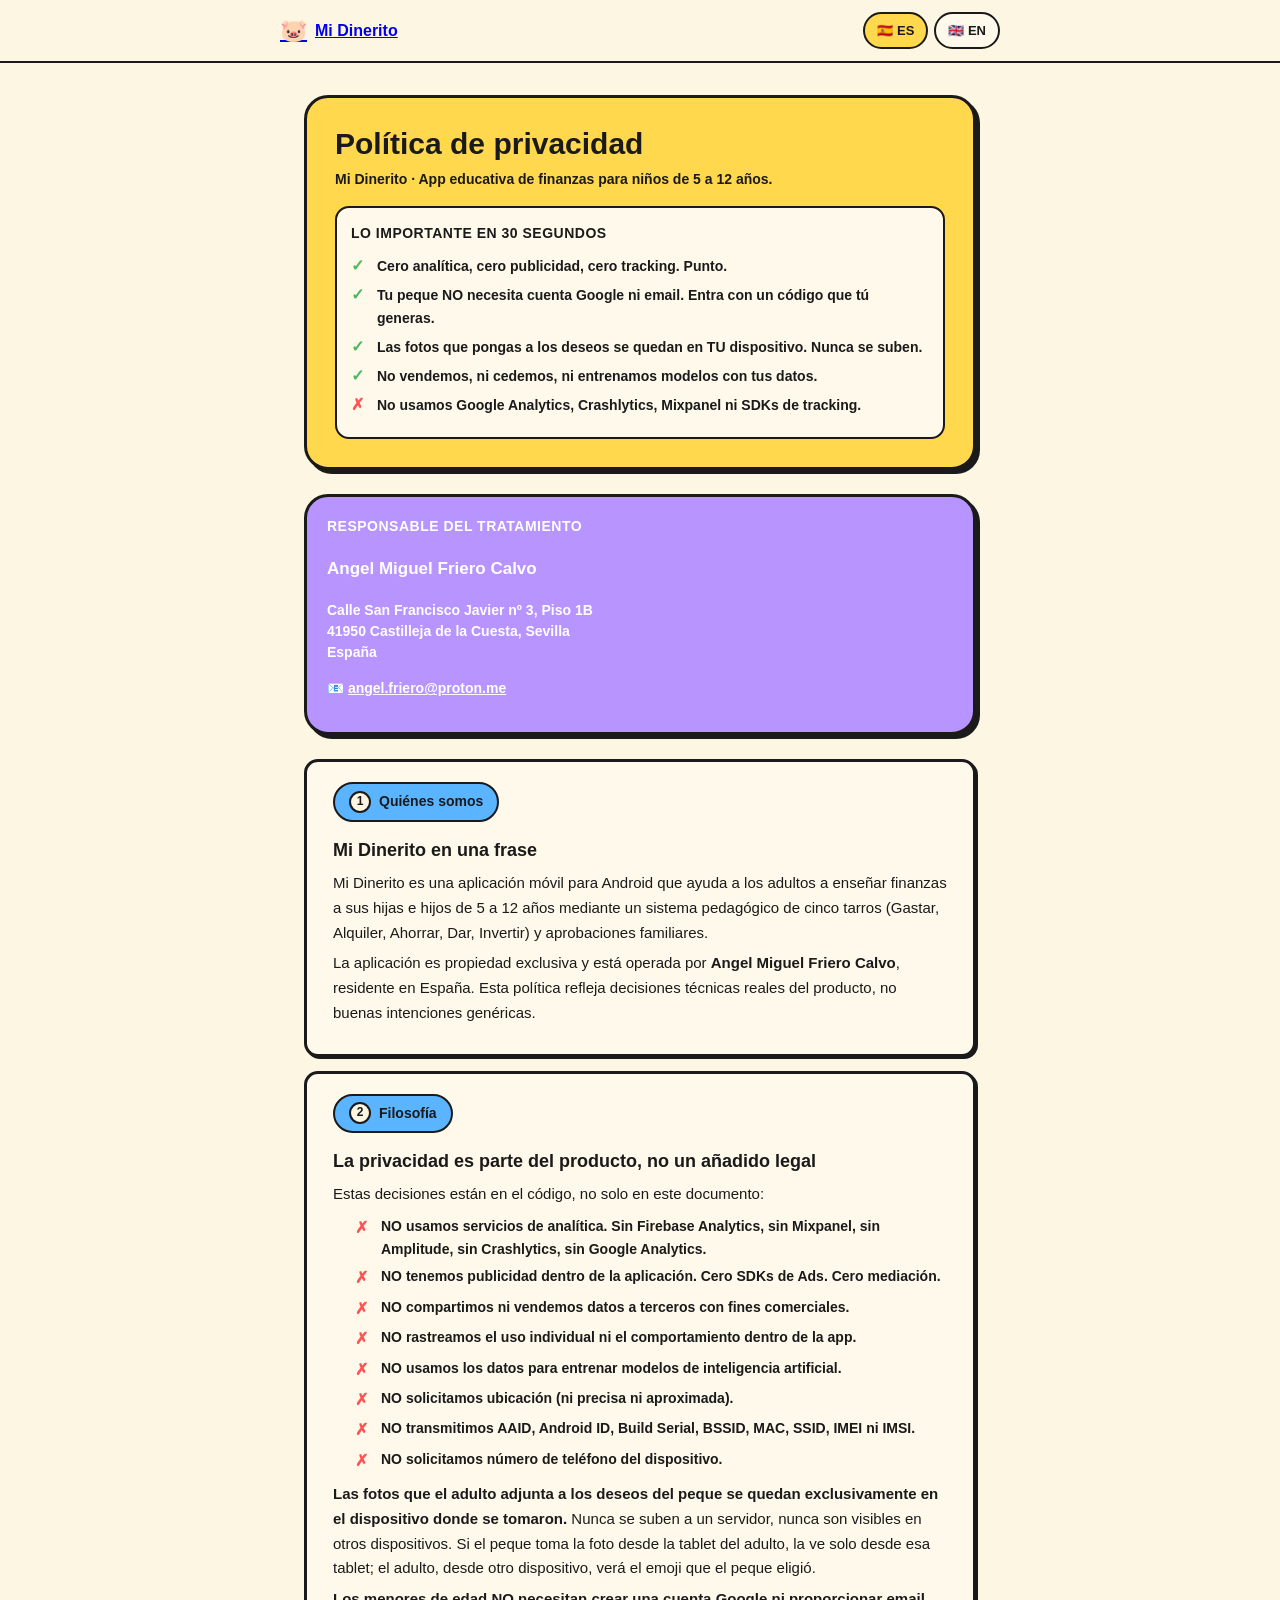
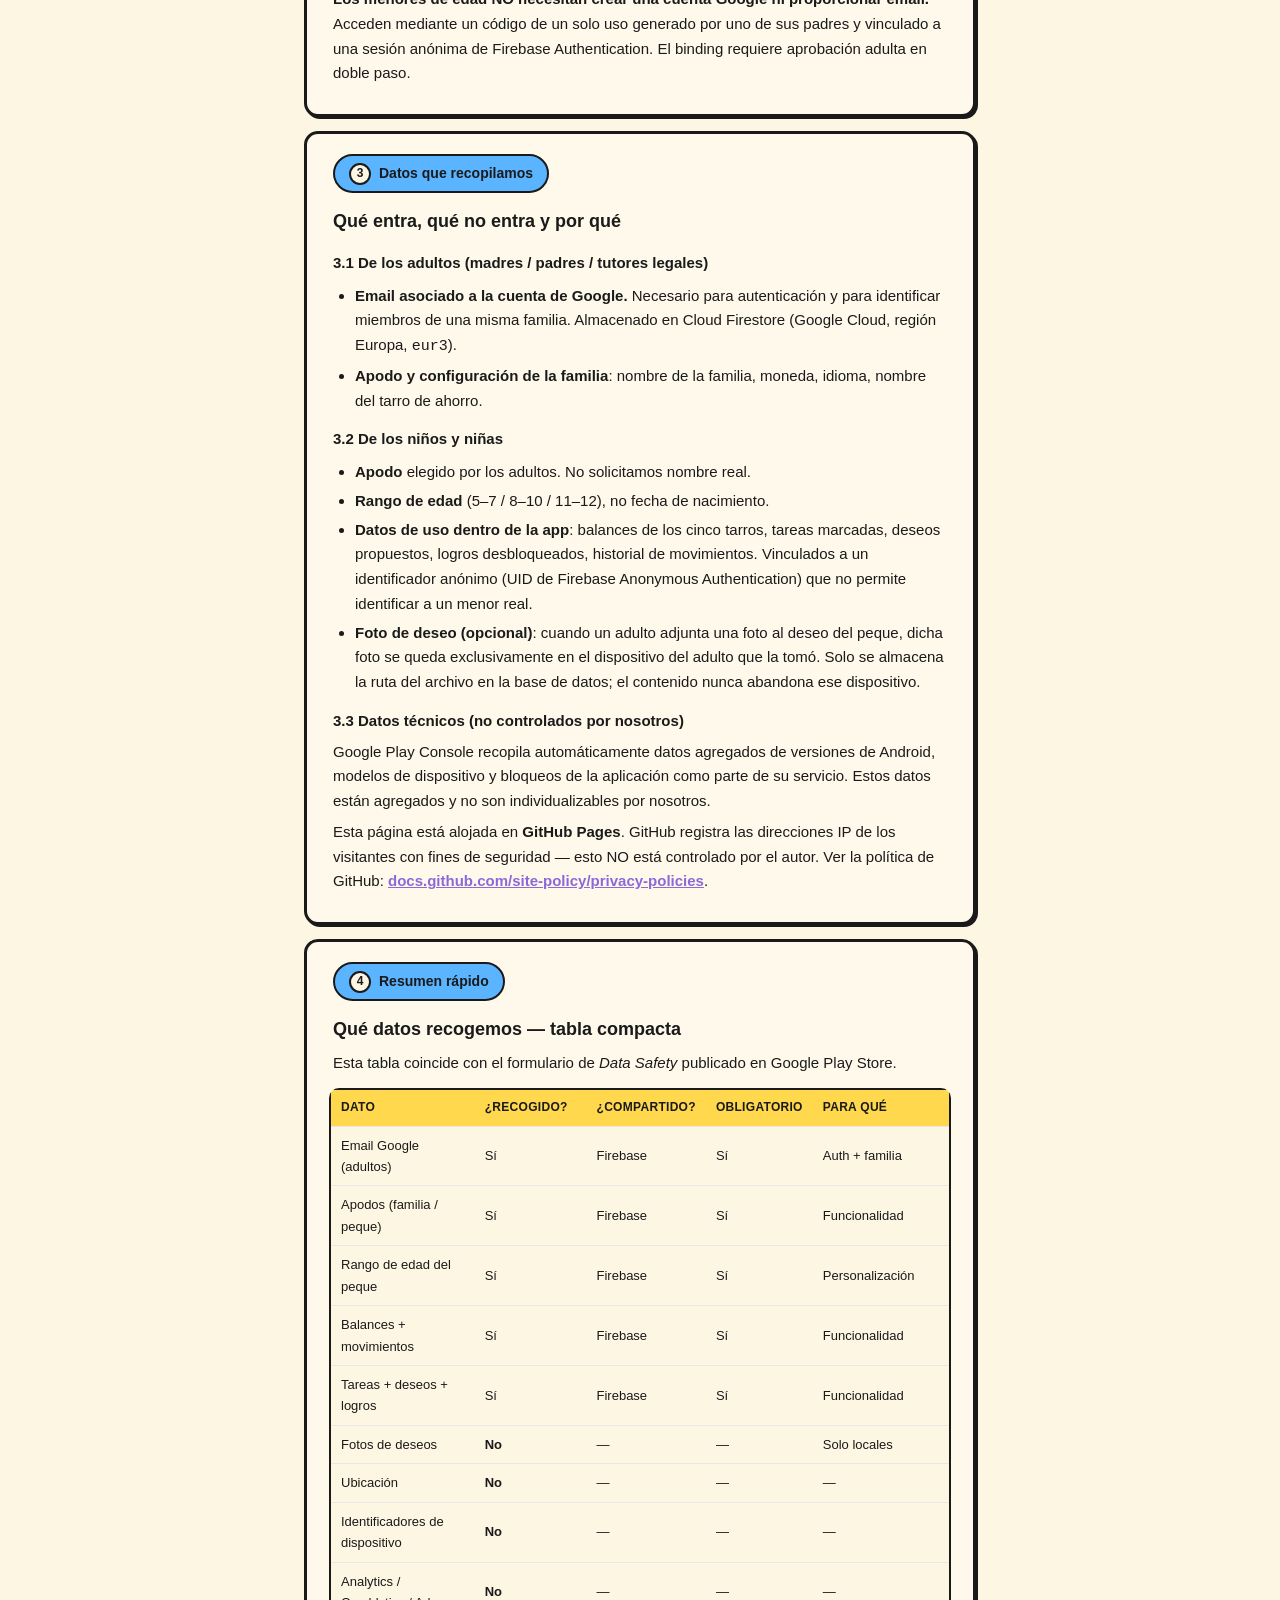
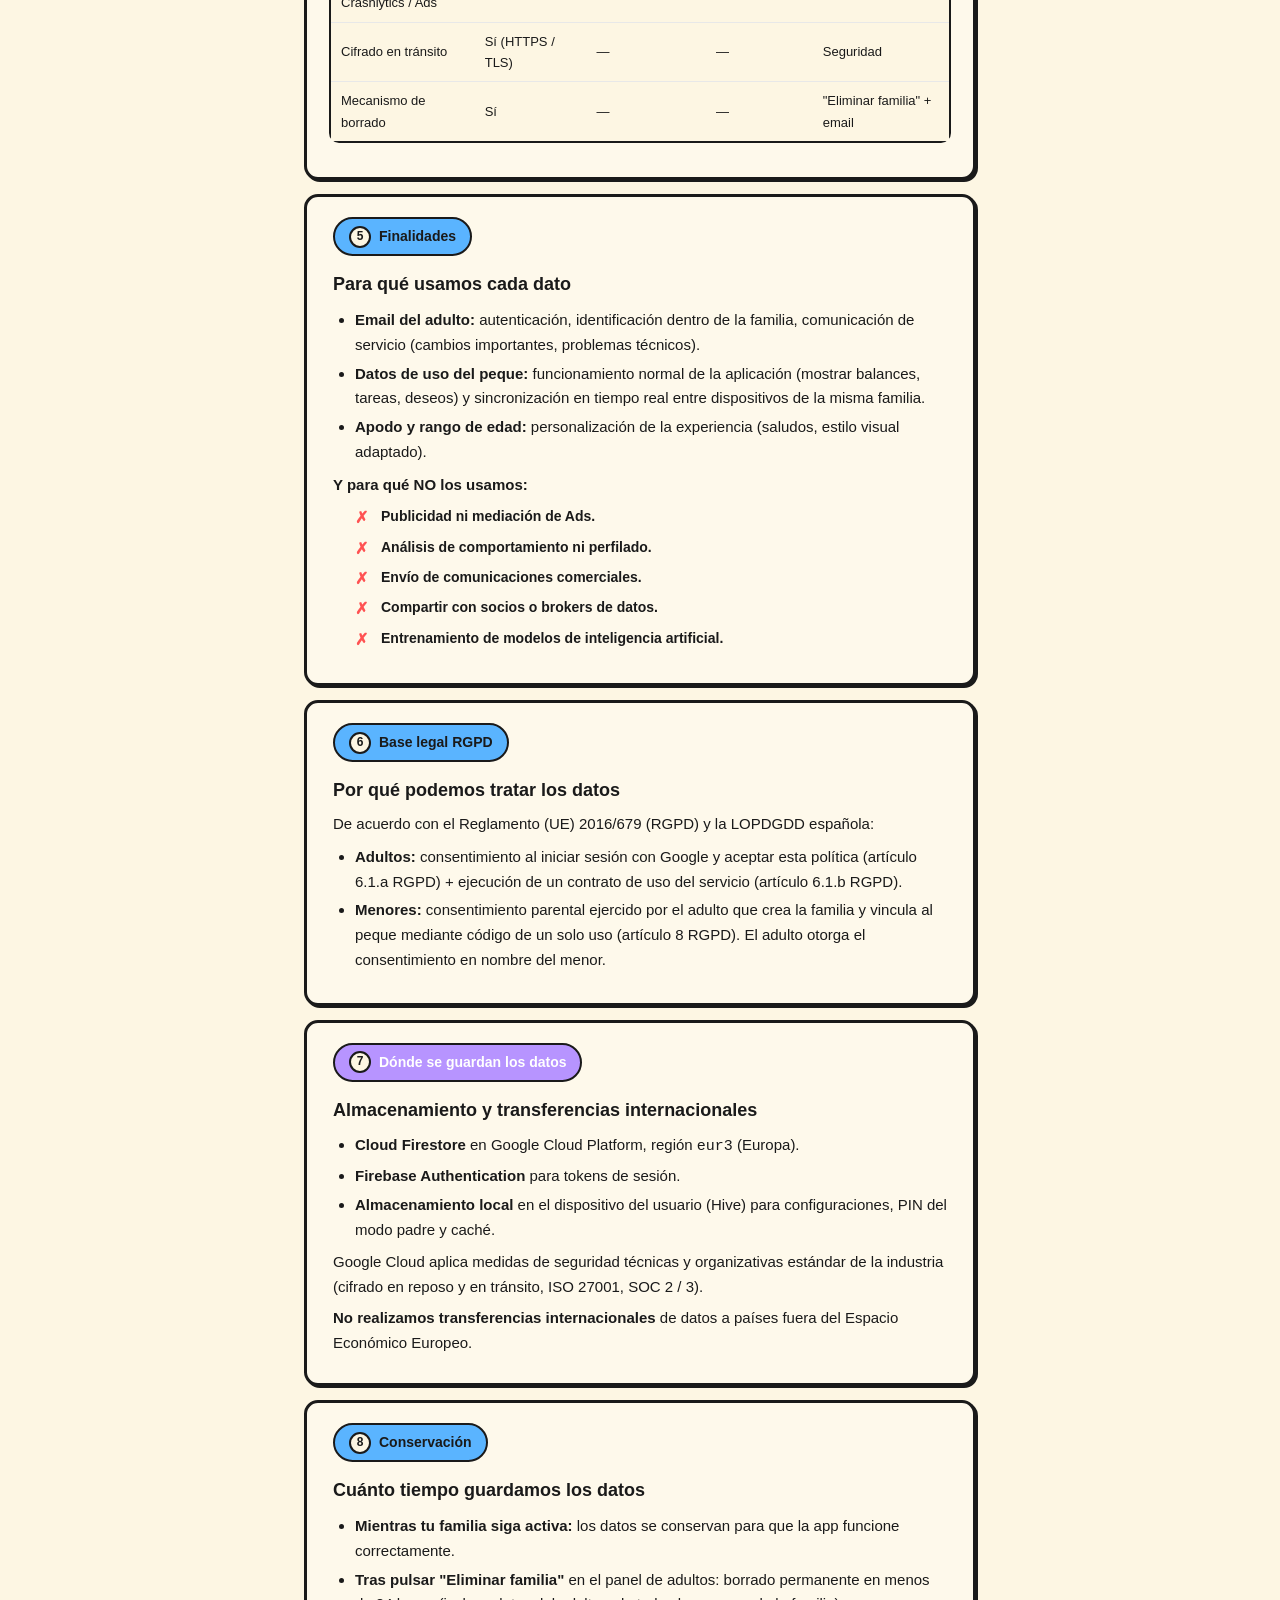
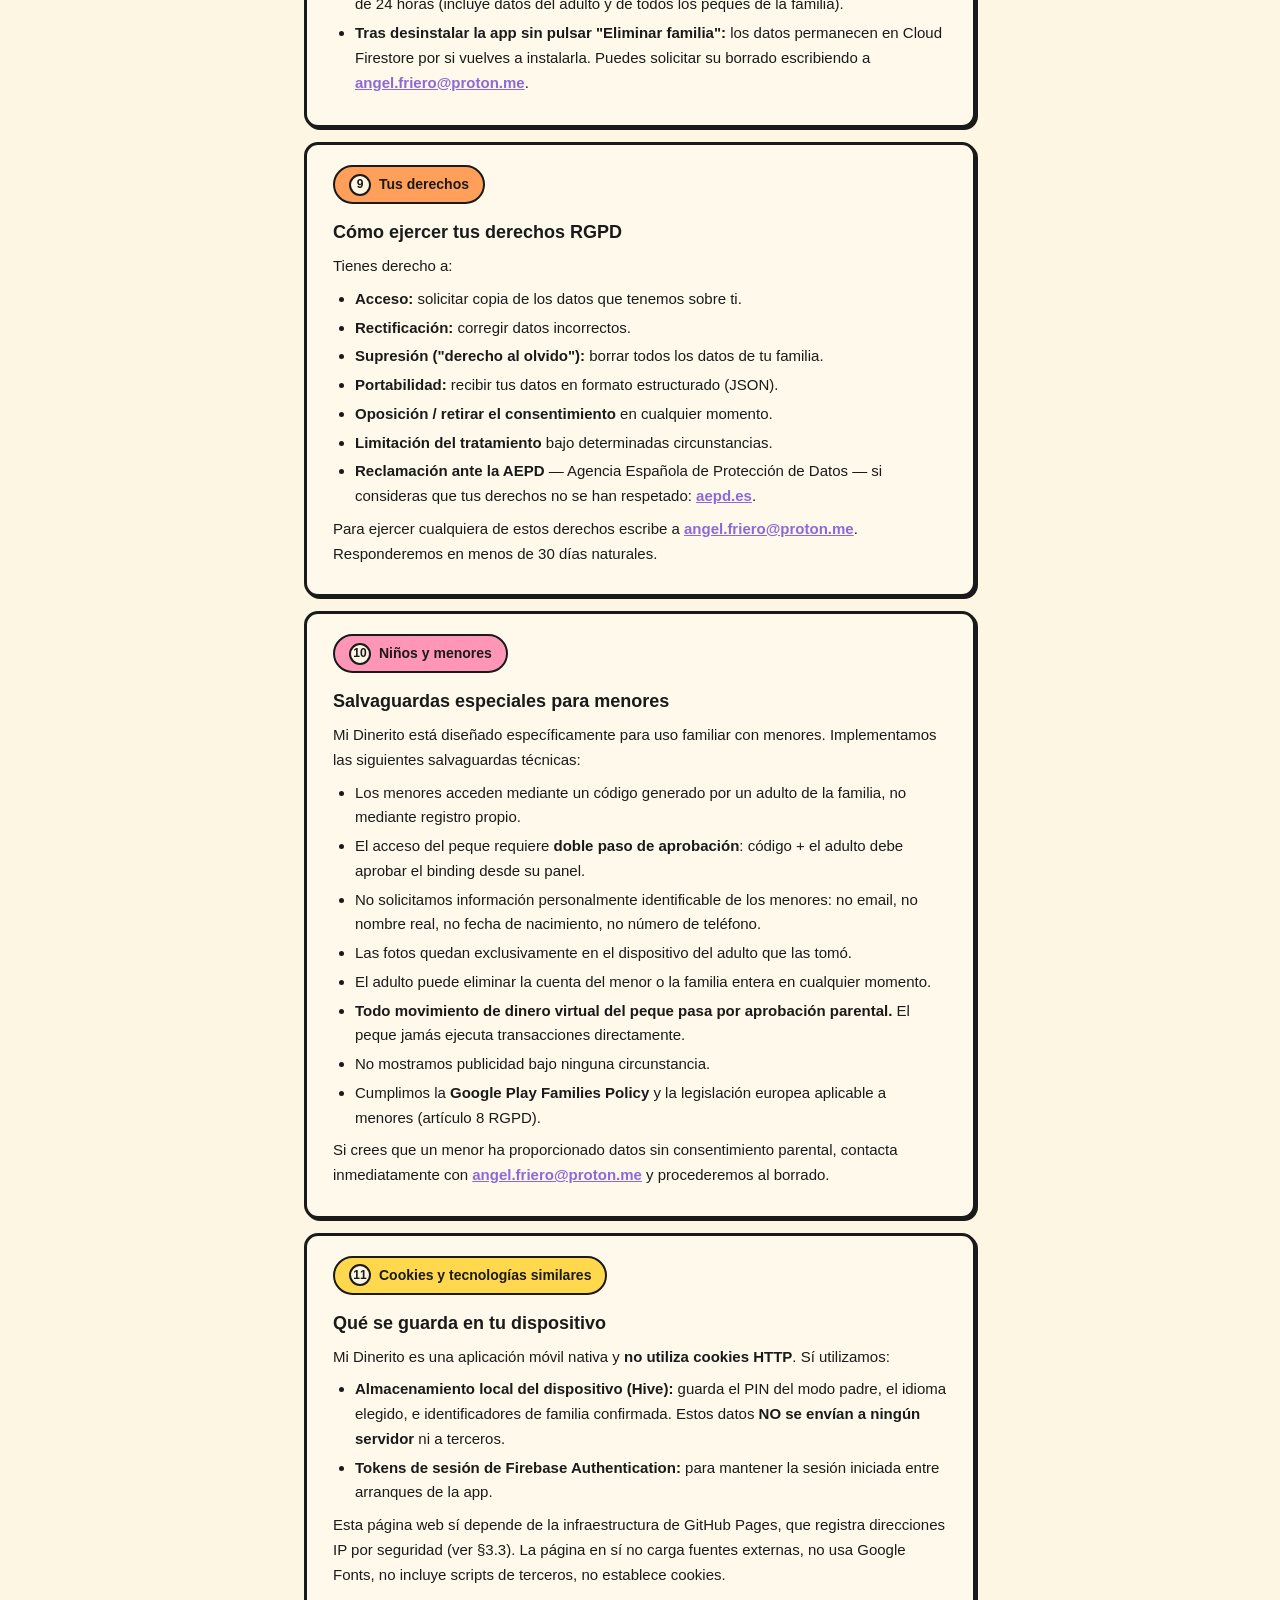
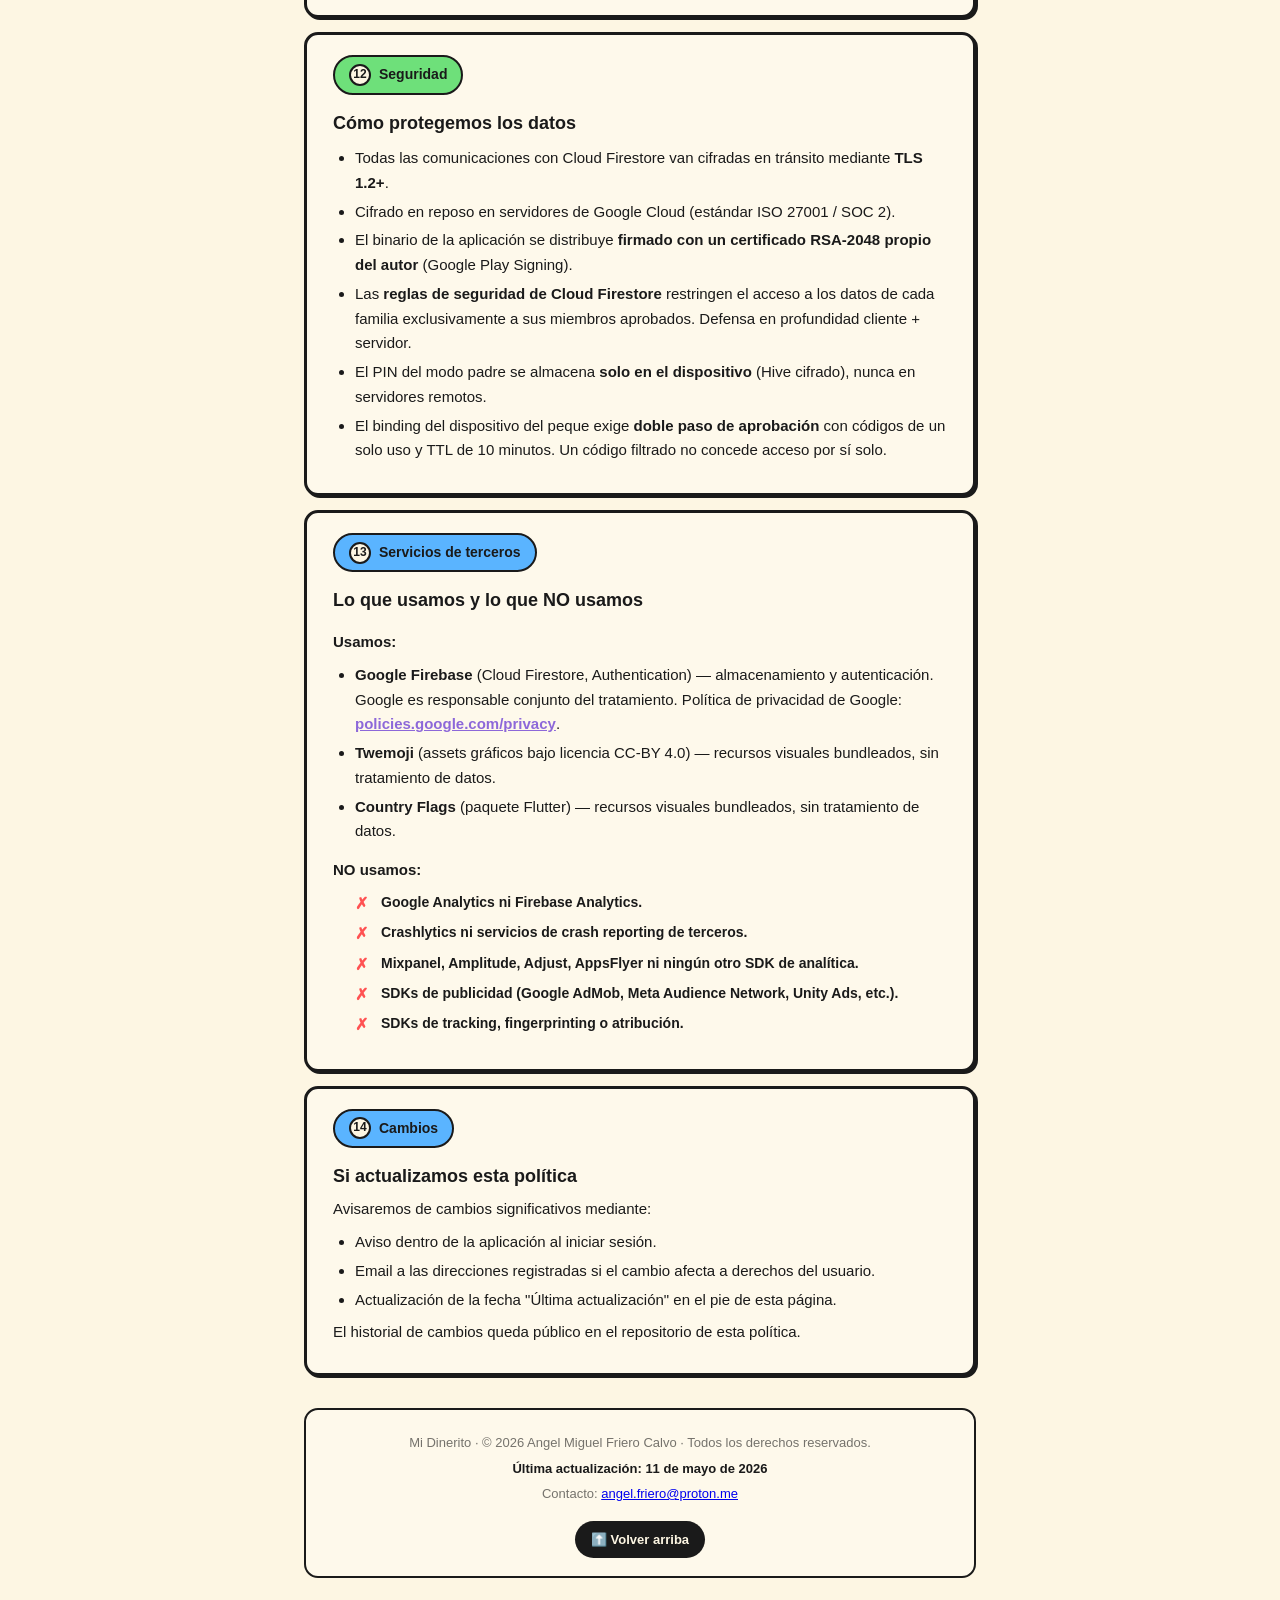
==== index.html @ 56e3ef99 "Initial commit: privacy policy site (ES + EN) - index.html: política de privacidad en español - en.h" ====
<!DOCTYPE html>
<html lang="es">
<head>
  <meta charset="UTF-8">
  <meta name="viewport" content="width=device-width, initial-scale=1, viewport-fit=cover">
  <meta name="theme-color" content="#fdf6e3" media="(prefers-color-scheme: light)">
  <meta name="theme-color" content="#1f1d18" media="(prefers-color-scheme: dark)">
  <meta name="description" content="Política de privacidad de Mi Dinerito — app educativa de finanzas para niños de 5 a 12 años. Cero analytics, cero publicidad, cero tracking. Datos del peque mínimos y protegidos.">
  <meta name="robots" content="index, follow">
  <link rel="canonical" href="https://midinerito.github.io/privacy/">
  <link rel="alternate" hreflang="es" href="https://midinerito.github.io/privacy/">
  <link rel="alternate" hreflang="en" href="https://midinerito.github.io/privacy/en.html">
  <link rel="alternate" hreflang="x-default" href="https://midinerito.github.io/privacy/">
  <title>Política de privacidad — Mi Dinerito</title>
  <link rel="stylesheet" href="./style.css">
</head>
<body>

  <a class="skip-link" href="#contenido">Saltar al contenido</a>

  <header class="header" role="banner">
    <div class="header-inner">
      <a href="./" class="brand" aria-label="Mi Dinerito — inicio">
        <span class="brand-emoji" aria-hidden="true">🐷</span>
        <span>Mi Dinerito</span>
      </a>
      <nav class="lang-switcher" aria-label="Selector de idioma">
        <a href="./" class="lang-pill" aria-current="true" hreflang="es">🇪🇸 ES</a>
        <a href="./en.html" class="lang-pill" hreflang="en">🇬🇧 EN</a>
      </nav>
    </div>
  </header>

  <main id="contenido" role="main">

    <!-- ─────────── TL;DR — "Lo importante en 30 segundos" ─────────── -->
    <section class="hero" aria-labelledby="hero-title">
      <h1 id="hero-title">Política de privacidad</h1>
      <p class="hero-sub">Mi Dinerito · App educativa de finanzas para niños de 5 a 12 años.</p>

      <div class="hero-tldr">
        <h2>Lo importante en 30 segundos</h2>
        <ul>
          <li>Cero analítica, cero publicidad, cero tracking. Punto.</li>
          <li>Tu peque NO necesita cuenta Google ni email. Entra con un código que tú generas.</li>
          <li>Las fotos que pongas a los deseos se quedan en TU dispositivo. Nunca se suben.</li>
          <li>No vendemos, ni cedemos, ni entrenamos modelos con tus datos.</li>
          <li class="no">No usamos Google Analytics, Crashlytics, Mixpanel ni SDKs de tracking.</li>
        </ul>
      </div>
    </section>

    <!-- ─────────── Responsable del tratamiento ─────────── -->
    <section class="responsible" aria-labelledby="responsible-title">
      <h2 id="responsible-title">Responsable del tratamiento</h2>
      <p class="responsible-name">Angel Miguel Friero Calvo</p>
      <p class="responsible-address" id="legal-address">
        <strong>Calle San Francisco Javier nº 3, Piso 1B</strong><br>
        41950 Castilleja de la Cuesta, Sevilla<br>
        España
      </p>
      <p class="responsible-contact">
        📧 <a href="mailto:angel.friero@proton.me">angel.friero@proton.me</a>
      </p>
    </section>

    <!-- ─────────── 1. Quiénes somos ─────────── -->
    <section class="section">
      <span class="section-header"><span class="num">1</span> Quiénes somos</span>
      <h2 class="section-title">Mi Dinerito en una frase</h2>
      <p>
        Mi Dinerito es una aplicación móvil para Android que ayuda a los adultos a enseñar finanzas
        a sus hijas e hijos de 5 a 12 años mediante un sistema pedagógico de cinco tarros (Gastar,
        Alquiler, Ahorrar, Dar, Invertir) y aprobaciones familiares.
      </p>
      <p>
        La aplicación es propiedad exclusiva y está operada por <strong>Angel Miguel Friero Calvo</strong>,
        residente en España. Esta política refleja decisiones técnicas reales del producto, no
        buenas intenciones genéricas.
      </p>
    </section>

    <!-- ─────────── 2. Filosofía de privacidad ─────────── -->
    <section class="section">
      <span class="section-header"><span class="num">2</span> Filosofía</span>
      <h2 class="section-title">La privacidad es parte del producto, no un añadido legal</h2>
      <p>Estas decisiones están en el código, no solo en este documento:</p>
      <ul class="no-list">
        <li>NO usamos servicios de analítica. Sin Firebase Analytics, sin Mixpanel, sin Amplitude, sin Crashlytics, sin Google Analytics.</li>
        <li>NO tenemos publicidad dentro de la aplicación. Cero SDKs de Ads. Cero mediación.</li>
        <li>NO compartimos ni vendemos datos a terceros con fines comerciales.</li>
        <li>NO rastreamos el uso individual ni el comportamiento dentro de la app.</li>
        <li>NO usamos los datos para entrenar modelos de inteligencia artificial.</li>
        <li>NO solicitamos ubicación (ni precisa ni aproximada).</li>
        <li>NO transmitimos AAID, Android ID, Build Serial, BSSID, MAC, SSID, IMEI ni IMSI.</li>
        <li>NO solicitamos número de teléfono del dispositivo.</li>
      </ul>
      <p>
        <strong>Las fotos que el adulto adjunta a los deseos del peque se quedan exclusivamente
        en el dispositivo donde se tomaron.</strong> Nunca se suben a un servidor, nunca son
        visibles en otros dispositivos. Si el peque toma la foto desde la tablet del adulto, la
        ve solo desde esa tablet; el adulto, desde otro dispositivo, verá el emoji que el peque eligió.
      </p>
      <p>
        <strong>Los menores de edad NO necesitan crear una cuenta Google ni proporcionar email.</strong>
        Acceden mediante un código de un solo uso generado por uno de sus padres y vinculado a una
        sesión anónima de Firebase Authentication. El binding requiere aprobación adulta en doble paso.
      </p>
    </section>

    <!-- ─────────── 3. Datos que recopilamos ─────────── -->
    <section class="section">
      <span class="section-header"><span class="num">3</span> Datos que recopilamos</span>
      <h2 class="section-title">Qué entra, qué no entra y por qué</h2>

      <h3>3.1 De los adultos (madres / padres / tutores legales)</h3>
      <ul>
        <li><strong>Email asociado a la cuenta de Google.</strong> Necesario para autenticación
            y para identificar miembros de una misma familia. Almacenado en Cloud Firestore
            (Google Cloud, región Europa, <code>eur3</code>).</li>
        <li><strong>Apodo y configuración de la familia</strong>: nombre de la familia, moneda,
            idioma, nombre del tarro de ahorro.</li>
      </ul>

      <h3>3.2 De los niños y niñas</h3>
      <ul>
        <li><strong>Apodo</strong> elegido por los adultos. No solicitamos nombre real.</li>
        <li><strong>Rango de edad</strong> (5–7 / 8–10 / 11–12), no fecha de nacimiento.</li>
        <li><strong>Datos de uso dentro de la app</strong>: balances de los cinco tarros, tareas
            marcadas, deseos propuestos, logros desbloqueados, historial de movimientos. Vinculados
            a un identificador anónimo (UID de Firebase Anonymous Authentication) que no permite
            identificar a un menor real.</li>
        <li><strong>Foto de deseo (opcional)</strong>: cuando un adulto adjunta una foto al deseo
            del peque, dicha foto se queda exclusivamente en el dispositivo del adulto que la tomó.
            Solo se almacena la ruta del archivo en la base de datos; el contenido nunca abandona ese
            dispositivo.</li>
      </ul>

      <h3>3.3 Datos técnicos (no controlados por nosotros)</h3>
      <p>
        Google Play Console recopila automáticamente datos agregados de versiones de Android,
        modelos de dispositivo y bloqueos de la aplicación como parte de su servicio. Estos datos
        están agregados y no son individualizables por nosotros.
      </p>
      <p>
        Esta página está alojada en <strong>GitHub Pages</strong>. GitHub registra las direcciones
        IP de los visitantes con fines de seguridad — esto NO está controlado por el autor. Ver la
        política de GitHub:
        <a href="https://docs.github.com/site-policy/privacy-policies/github-privacy-statement" rel="noopener noreferrer" target="_blank">docs.github.com/site-policy/privacy-policies</a>.
      </p>
    </section>

    <!-- ─────────── 4. Resumen para Data Safety ─────────── -->
    <section class="section">
      <span class="section-header"><span class="num">4</span> Resumen rápido</span>
      <h2 class="section-title">Qué datos recogemos — tabla compacta</h2>
      <p>
        Esta tabla coincide con el formulario de <em>Data Safety</em> publicado en Google Play Store.
      </p>
      <div class="data-table-wrap">
        <table class="data-table">
          <thead>
            <tr>
              <th>Dato</th>
              <th>¿Recogido?</th>
              <th>¿Compartido?</th>
              <th>Obligatorio</th>
              <th>Para qué</th>
            </tr>
          </thead>
          <tbody>
            <tr><td>Email Google (adultos)</td><td>Sí</td><td>Firebase</td><td>Sí</td><td>Auth + familia</td></tr>
            <tr><td>Apodos (familia / peque)</td><td>Sí</td><td>Firebase</td><td>Sí</td><td>Funcionalidad</td></tr>
            <tr><td>Rango de edad del peque</td><td>Sí</td><td>Firebase</td><td>Sí</td><td>Personalización</td></tr>
            <tr><td>Balances + movimientos</td><td>Sí</td><td>Firebase</td><td>Sí</td><td>Funcionalidad</td></tr>
            <tr><td>Tareas + deseos + logros</td><td>Sí</td><td>Firebase</td><td>Sí</td><td>Funcionalidad</td></tr>
            <tr><td>Fotos de deseos</td><td><strong>No</strong></td><td>—</td><td>—</td><td>Solo locales</td></tr>
            <tr><td>Ubicación</td><td><strong>No</strong></td><td>—</td><td>—</td><td>—</td></tr>
            <tr><td>Identificadores de dispositivo</td><td><strong>No</strong></td><td>—</td><td>—</td><td>—</td></tr>
            <tr><td>Analytics / Crashlytics / Ads</td><td><strong>No</strong></td><td>—</td><td>—</td><td>—</td></tr>
            <tr><td>Cifrado en tránsito</td><td>Sí (HTTPS / TLS)</td><td>—</td><td>—</td><td>Seguridad</td></tr>
            <tr><td>Mecanismo de borrado</td><td>Sí</td><td>—</td><td>—</td><td>"Eliminar familia" + email</td></tr>
          </tbody>
        </table>
      </div>
    </section>

    <!-- ─────────── 5. Para qué usamos los datos ─────────── -->
    <section class="section">
      <span class="section-header"><span class="num">5</span> Finalidades</span>
      <h2 class="section-title">Para qué usamos cada dato</h2>
      <ul>
        <li><strong>Email del adulto:</strong> autenticación, identificación dentro de la familia,
            comunicación de servicio (cambios importantes, problemas técnicos).</li>
        <li><strong>Datos de uso del peque:</strong> funcionamiento normal de la aplicación (mostrar
            balances, tareas, deseos) y sincronización en tiempo real entre dispositivos de la misma
            familia.</li>
        <li><strong>Apodo y rango de edad:</strong> personalización de la experiencia (saludos,
            estilo visual adaptado).</li>
      </ul>
      <p><strong>Y para qué NO los usamos:</strong></p>
      <ul class="no-list">
        <li>Publicidad ni mediación de Ads.</li>
        <li>Análisis de comportamiento ni perfilado.</li>
        <li>Envío de comunicaciones comerciales.</li>
        <li>Compartir con socios o brokers de datos.</li>
        <li>Entrenamiento de modelos de inteligencia artificial.</li>
      </ul>
    </section>

    <!-- ─────────── 6. Base legal ─────────── -->
    <section class="section">
      <span class="section-header"><span class="num">6</span> Base legal RGPD</span>
      <h2 class="section-title">Por qué podemos tratar los datos</h2>
      <p>De acuerdo con el Reglamento (UE) 2016/679 (RGPD) y la LOPDGDD española:</p>
      <ul>
        <li><strong>Adultos:</strong> consentimiento al iniciar sesión con Google y aceptar esta
            política (artículo 6.1.a RGPD) + ejecución de un contrato de uso del servicio
            (artículo 6.1.b RGPD).</li>
        <li><strong>Menores:</strong> consentimiento parental ejercido por el adulto que crea la
            familia y vincula al peque mediante código de un solo uso (artículo 8 RGPD). El adulto
            otorga el consentimiento en nombre del menor.</li>
      </ul>
    </section>

    <!-- ─────────── 7. Almacenamiento (purple — servicios cloud) ─────────── -->
    <section class="section section--storage">
      <span class="section-header"><span class="num">7</span> Dónde se guardan los datos</span>
      <h2 class="section-title">Almacenamiento y transferencias internacionales</h2>
      <ul>
        <li><strong>Cloud Firestore</strong> en Google Cloud Platform, región <code>eur3</code> (Europa).</li>
        <li><strong>Firebase Authentication</strong> para tokens de sesión.</li>
        <li><strong>Almacenamiento local</strong> en el dispositivo del usuario (Hive) para
            configuraciones, PIN del modo padre y caché.</li>
      </ul>
      <p>
        Google Cloud aplica medidas de seguridad técnicas y organizativas estándar de la industria
        (cifrado en reposo y en tránsito, ISO 27001, SOC 2 / 3).
      </p>
      <p>
        <strong>No realizamos transferencias internacionales</strong> de datos a países fuera del
        Espacio Económico Europeo.
      </p>
    </section>

    <!-- ─────────── 8. Conservación ─────────── -->
    <section class="section">
      <span class="section-header"><span class="num">8</span> Conservación</span>
      <h2 class="section-title">Cuánto tiempo guardamos los datos</h2>
      <ul>
        <li><strong>Mientras tu familia siga activa:</strong> los datos se conservan para que la
            app funcione correctamente.</li>
        <li><strong>Tras pulsar "Eliminar familia"</strong> en el panel de adultos: borrado
            permanente en menos de 24 horas (incluye datos del adulto y de todos los peques de la familia).</li>
        <li><strong>Tras desinstalar la app sin pulsar "Eliminar familia":</strong> los datos
            permanecen en Cloud Firestore por si vuelves a instalarla. Puedes solicitar su borrado
            escribiendo a
            <a href="mailto:angel.friero@proton.me">angel.friero@proton.me</a>.</li>
      </ul>
    </section>

    <!-- ─────────── 9. Derechos (orange — gestiones/avisos) ─────────── -->
    <section class="section section--rights">
      <span class="section-header"><span class="num">9</span> Tus derechos</span>
      <h2 class="section-title">Cómo ejercer tus derechos RGPD</h2>
      <p>Tienes derecho a:</p>
      <ul>
        <li><strong>Acceso:</strong> solicitar copia de los datos que tenemos sobre ti.</li>
        <li><strong>Rectificación:</strong> corregir datos incorrectos.</li>
        <li><strong>Supresión ("derecho al olvido"):</strong> borrar todos los datos de tu familia.</li>
        <li><strong>Portabilidad:</strong> recibir tus datos en formato estructurado (JSON).</li>
        <li><strong>Oposición / retirar el consentimiento</strong> en cualquier momento.</li>
        <li><strong>Limitación del tratamiento</strong> bajo determinadas circunstancias.</li>
        <li><strong>Reclamación ante la AEPD</strong> — Agencia Española de Protección de Datos —
            si consideras que tus derechos no se han respetado:
            <a href="https://www.aepd.es" rel="noopener noreferrer" target="_blank">aepd.es</a>.</li>
      </ul>
      <p>
        Para ejercer cualquiera de estos derechos escribe a
        <a href="mailto:angel.friero@proton.me">angel.friero@proton.me</a>.
        Responderemos en menos de 30 días naturales.
      </p>
    </section>

    <!-- ─────────── 10. Menores y niños (pink — "cuidado especial") ─────────── -->
    <section class="section section--minors">
      <span class="section-header"><span class="num">10</span> Niños y menores</span>
      <h2 class="section-title">Salvaguardas especiales para menores</h2>
      <p>
        Mi Dinerito está diseñado específicamente para uso familiar con menores. Implementamos las
        siguientes salvaguardas técnicas:
      </p>
      <ul>
        <li>Los menores acceden mediante un código generado por un adulto de la familia, no
            mediante registro propio.</li>
        <li>El acceso del peque requiere <strong>doble paso de aprobación</strong>: código + el
            adulto debe aprobar el binding desde su panel.</li>
        <li>No solicitamos información personalmente identificable de los menores: no email, no
            nombre real, no fecha de nacimiento, no número de teléfono.</li>
        <li>Las fotos quedan exclusivamente en el dispositivo del adulto que las tomó.</li>
        <li>El adulto puede eliminar la cuenta del menor o la familia entera en cualquier momento.</li>
        <li><strong>Todo movimiento de dinero virtual del peque pasa por aprobación parental.</strong>
            El peque jamás ejecuta transacciones directamente.</li>
        <li>No mostramos publicidad bajo ninguna circunstancia.</li>
        <li>Cumplimos la <strong>Google Play Families Policy</strong> y la legislación europea
            aplicable a menores (artículo 8 RGPD).</li>
      </ul>
      <p>
        Si crees que un menor ha proporcionado datos sin consentimiento parental, contacta
        inmediatamente con <a href="mailto:angel.friero@proton.me">angel.friero@proton.me</a> y
        procederemos al borrado.
      </p>
    </section>

    <!-- ─────────── 11. Cookies / tecnologías similares (yellow — info almacenada) ─────────── -->
    <section class="section section--cookies">
      <span class="section-header"><span class="num">11</span> Cookies y tecnologías similares</span>
      <h2 class="section-title">Qué se guarda en tu dispositivo</h2>
      <p>
        Mi Dinerito es una aplicación móvil nativa y <strong>no utiliza cookies HTTP</strong>. Sí
        utilizamos:
      </p>
      <ul>
        <li><strong>Almacenamiento local del dispositivo (Hive):</strong> guarda el PIN del modo
            padre, el idioma elegido, e identificadores de familia confirmada. Estos datos
            <strong>NO se envían a ningún servidor</strong> ni a terceros.</li>
        <li><strong>Tokens de sesión de Firebase Authentication:</strong> para mantener la sesión
            iniciada entre arranques de la app.</li>
      </ul>
      <p>
        Esta página web sí depende de la infraestructura de GitHub Pages, que registra direcciones
        IP por seguridad (ver §3.3). La página en sí no carga fuentes externas, no usa Google Fonts,
        no incluye scripts de terceros, no establece cookies.
      </p>
    </section>

    <!-- ─────────── 12. Seguridad (green — protección/positivo) ─────────── -->
    <section class="section section--security">
      <span class="section-header"><span class="num">12</span> Seguridad</span>
      <h2 class="section-title">Cómo protegemos los datos</h2>
      <ul>
        <li>Todas las comunicaciones con Cloud Firestore van cifradas en tránsito mediante
            <strong>TLS 1.2+</strong>.</li>
        <li>Cifrado en reposo en servidores de Google Cloud (estándar ISO 27001 / SOC 2).</li>
        <li>El binario de la aplicación se distribuye <strong>firmado con un certificado RSA-2048
            propio del autor</strong> (Google Play Signing).</li>
        <li>Las <strong>reglas de seguridad de Cloud Firestore</strong> restringen el acceso a los
            datos de cada familia exclusivamente a sus miembros aprobados. Defensa en profundidad
            cliente + servidor.</li>
        <li>El PIN del modo padre se almacena <strong>solo en el dispositivo</strong> (Hive
            cifrado), nunca en servidores remotos.</li>
        <li>El binding del dispositivo del peque exige <strong>doble paso de aprobación</strong>
            con códigos de un solo uso y TTL de 10 minutos. Un código filtrado no concede acceso
            por sí solo.</li>
      </ul>
    </section>

    <!-- ─────────── 13. Servicios de terceros ─────────── -->
    <section class="section">
      <span class="section-header"><span class="num">13</span> Servicios de terceros</span>
      <h2 class="section-title">Lo que usamos y lo que NO usamos</h2>
      <h3>Usamos:</h3>
      <ul>
        <li><strong>Google Firebase</strong> (Cloud Firestore, Authentication) — almacenamiento y
            autenticación. Google es responsable conjunto del tratamiento. Política de privacidad
            de Google:
            <a href="https://policies.google.com/privacy" rel="noopener noreferrer" target="_blank">policies.google.com/privacy</a>.</li>
        <li><strong>Twemoji</strong> (assets gráficos bajo licencia CC-BY 4.0) — recursos visuales
            bundleados, sin tratamiento de datos.</li>
        <li><strong>Country Flags</strong> (paquete Flutter) — recursos visuales bundleados, sin
            tratamiento de datos.</li>
      </ul>
      <h3>NO usamos:</h3>
      <ul class="no-list">
        <li>Google Analytics ni Firebase Analytics.</li>
        <li>Crashlytics ni servicios de crash reporting de terceros.</li>
        <li>Mixpanel, Amplitude, Adjust, AppsFlyer ni ningún otro SDK de analítica.</li>
        <li>SDKs de publicidad (Google AdMob, Meta Audience Network, Unity Ads, etc.).</li>
        <li>SDKs de tracking, fingerprinting o atribución.</li>
      </ul>
    </section>

    <!-- ─────────── 14. Cambios en esta política ─────────── -->
    <section class="section">
      <span class="section-header"><span class="num">14</span> Cambios</span>
      <h2 class="section-title">Si actualizamos esta política</h2>
      <p>Avisaremos de cambios significativos mediante:</p>
      <ul>
        <li>Aviso dentro de la aplicación al iniciar sesión.</li>
        <li>Email a las direcciones registradas si el cambio afecta a derechos del usuario.</li>
        <li>Actualización de la fecha "Última actualización" en el pie de esta página.</li>
      </ul>
      <p>El historial de cambios queda público en el repositorio de esta política.</p>
    </section>

    <!-- ─────────── Footer ─────────── -->
    <footer class="footer" role="contentinfo">
      <p>Mi Dinerito · © 2026 Angel Miguel Friero Calvo · Todos los derechos reservados.</p>
      <p class="update-date">Última actualización: <time datetime="2026-05-11">11 de mayo de 2026</time></p>
      <p>Contacto: <a href="mailto:angel.friero@proton.me">angel.friero@proton.me</a></p>
      <a class="back-to-top" href="#contenido">⬆ Volver arriba</a>
    </footer>

  </main>

</body>
</html>
---- style.css ----
/* Mi Dinerito — Política de privacidad
 * Estilos siguiendo el design system de la app (neobrutalismo + paleta semántica).
 * Sin fuentes externas, sin JS, sin tracking. Stack de sistema para legibilidad universal.
 */

/* ============================================================
 * Variables: paleta semántica (idéntica a `lib/theme/app_theme.dart`).
 * ============================================================ */
:root {
  --cream:       #fdf6e3;
  --cream-soft:  #fef9eb;
  --dark:        #1a1a1a;
  --yellow:      #ffd84d;
  --blue:        #5ab4ff;
  --purple:      #b794ff;
  --purple-dark: #8d68d9;
  --pink:        #ff96b8;
  --orange:      #ff9f5a;
  --green:       #6ee07a;
  --green-dark:  #4ab85a;
  --red:         #ff5252;
  --grey-200:    #e8e8e8;
  --grey-600:    #5e5e5e;
  --black-54:    rgba(0, 0, 0, 0.54);
  --shadow:      4px 4px 0 var(--dark);
  --shadow-sm:   2px 2px 0 var(--dark);
  --border:      2px solid var(--dark);
  --border-thick: 3px solid var(--dark);
  --radius-sm:   10px;
  --radius:      14px;
  --radius-lg:   24px;
  --radius-pill: 50px;
}

/* Auto-adapt dark mode (sutil — invertimos cream/dark, mantenemos colores semánticos). */
@media (prefers-color-scheme: dark) {
  :root {
    --cream:      #1f1d18;
    --cream-soft: #28251f;
    --dark:       #fdf6e3;
    --grey-200:   #3a3a3a;
    --grey-600:   #c8c8c8;
    --black-54:   rgba(255, 255, 255, 0.6);
  }
}

/* ============================================================
 * Reset minimal + base.
 * ============================================================ */
*, *::before, *::after { box-sizing: border-box; }

html {
  -webkit-text-size-adjust: 100%;
  scroll-behavior: smooth;
  scroll-padding-top: 80px; /* compensa header sticky al saltar a anchors */
}

body {
  margin: 0;
  background: var(--cream);
  color: var(--dark);
  font-family:
    -apple-system, BlinkMacSystemFont, "Segoe UI", Roboto, "Helvetica Neue",
    Arial, "Noto Sans", sans-serif,
    "Apple Color Emoji", "Segoe UI Emoji", "Noto Color Emoji";
  font-size: 16px;
  line-height: 1.65;
  -webkit-font-smoothing: antialiased;
  text-rendering: optimizeLegibility;
}

/* Skip link de accesibilidad (visible solo al tab desde teclado). */
.skip-link {
  position: absolute;
  top: -100px;
  left: 12px;
  background: var(--dark);
  color: var(--cream);
  padding: 10px 14px;
  border-radius: var(--radius-sm);
  font-weight: 800;
  z-index: 100;
  text-decoration: none;
}
.skip-link:focus { top: 12px; }

/* ============================================================
 * Header sticky con language switcher.
 * ============================================================ */
.header {
  position: sticky;
  top: 0;
  z-index: 10;
  background: var(--cream);
  border-bottom: var(--border);
  padding: 12px 16px;
}

.header-inner {
  max-width: 720px;
  margin: 0 auto;
  display: flex;
  align-items: center;
  justify-content: space-between;
  gap: 12px;
}

.brand {
  display: flex;
  align-items: center;
  gap: 8px;
  font-weight: 800;
  font-size: 16px;
}

.brand-emoji { font-size: 22px; line-height: 1; }

/* Pills de selector de idioma — patrón del design system §4.2. */
.lang-switcher {
  display: flex;
  gap: 6px;
}

.lang-pill {
  display: inline-flex;
  align-items: center;
  gap: 6px;
  padding: 6px 12px;
  background: var(--cream-soft);
  color: var(--dark);
  border: var(--border);
  border-radius: var(--radius-pill);
  font-size: 13px;
  font-weight: 800;
  text-decoration: none;
  transition: transform 0.08s ease;
}
.lang-pill:hover { transform: translateY(-1px); }
.lang-pill[aria-current="true"] {
  background: var(--yellow);
}

/* ============================================================
 * Layout principal.
 * ============================================================ */
main {
  max-width: 720px;
  margin: 0 auto;
  padding: 24px 16px 48px;
}

/* Hero / TL;DR (NeoCard amarilla — "lo importante"). */
.hero {
  background: var(--yellow);
  border: var(--border-thick);
  border-radius: var(--radius-lg);
  padding: 20px;
  margin-bottom: 24px;
  box-shadow: var(--shadow);
}

.hero h1 {
  margin: 0 0 6px;
  font-size: 26px;
  font-weight: 800;
  line-height: 1.2;
}

.hero-sub {
  margin: 0 0 14px;
  font-size: 14px;
  font-weight: 700;
  color: var(--dark);
}

.hero-tldr {
  margin: 14px 0 0;
  padding: 14px;
  background: var(--cream-soft);
  border: var(--border);
  border-radius: var(--radius);
}

.hero-tldr h2 {
  margin: 0 0 10px;
  font-size: 14px;
  font-weight: 800;
  text-transform: uppercase;
  letter-spacing: 0.5px;
}

.hero-tldr ul {
  margin: 0;
  padding: 0;
  list-style: none;
}

.hero-tldr li {
  display: flex;
  align-items: flex-start;
  gap: 8px;
  font-size: 14px;
  margin: 6px 0;
  font-weight: 600;
}

.hero-tldr li::before {
  content: "✓";
  color: var(--green-dark);
  font-weight: 800;
  flex-shrink: 0;
  width: 18px;
  font-size: 16px;
  line-height: 1.4;
}

.hero-tldr li.no::before {
  content: "✗";
  color: var(--red);
}

/* Identificación responsable (NeoCard púrpura — color "familia/global"). */
.responsible {
  background: var(--purple);
  color: white;
  border: var(--border-thick);
  border-radius: var(--radius-lg);
  padding: 18px 20px;
  margin-bottom: 24px;
  box-shadow: var(--shadow);
}

.responsible h2 {
  margin: 0 0 10px;
  font-size: 14px;
  font-weight: 800;
  text-transform: uppercase;
  letter-spacing: 0.5px;
}

.responsible-name { font-weight: 800; font-size: 17px; }
.responsible-address { font-size: 14px; font-weight: 600; margin-top: 4px; line-height: 1.5; }
.responsible-contact { font-size: 14px; font-weight: 700; margin-top: 8px; }
.responsible-contact a { color: white; text-decoration: underline; }

/* Aviso de placeholder pendiente (solo durante draft local). */
.placeholder-pending {
  background: var(--orange);
  color: var(--dark);
  border: var(--border-thick);
  border-radius: var(--radius-lg);
  padding: 14px 18px;
  margin-bottom: 20px;
  font-weight: 800;
  text-align: center;
  box-shadow: var(--shadow);
}

/* ============================================================
 * Secciones de la política — NeoCard pattern.
 * ============================================================ */
.section {
  background: var(--cream-soft);
  border: var(--border-thick);
  border-radius: var(--radius);
  padding: 18px 20px;
  margin-bottom: 14px;
  box-shadow: var(--shadow-sm);
}

/* Header de sección — pill chip con número + título (patrón §4.2 del design system). */
.section-header {
  display: inline-flex;
  align-items: center;
  gap: 8px;
  background: var(--blue);
  border: var(--border);
  border-radius: var(--radius-pill);
  padding: 6px 14px;
  margin: -2px 0 14px;
  font-size: 14px;
  font-weight: 800;
}

.section-header .num {
  background: var(--cream);
  border: var(--border);
  border-radius: 50%;
  width: 22px;
  height: 22px;
  display: inline-flex;
  align-items: center;
  justify-content: center;
  font-size: 12px;
  font-weight: 800;
}

/* Variantes de color de section-header por significado semántico. */
.section--minors  .section-header { background: var(--pink);   }
.section--security .section-header { background: var(--green);  }
.section--rights  .section-header { background: var(--orange); }
.section--storage .section-header { background: var(--purple); color: white; }
.section--storage .section-header .num { background: var(--cream); color: var(--dark); }
.section--cookies .section-header { background: var(--yellow); }

.section h2.section-title {
  margin: 0 0 6px;
  font-size: 18px;
  font-weight: 800;
}

.section h3 {
  margin: 14px 0 6px;
  font-size: 15px;
  font-weight: 800;
}

.section p, .section li {
  margin: 6px 0;
  font-size: 15px;
  line-height: 1.65;
}

.section ul, .section ol {
  padding-left: 22px;
  margin: 8px 0;
}

.section li {
  margin: 4px 0;
}

.section strong { font-weight: 800; }

.section a {
  color: var(--purple-dark);
  text-decoration: underline;
  font-weight: 700;
  word-break: break-word;
}
@media (prefers-color-scheme: dark) {
  .section a { color: var(--yellow); }
}

/* Lista de "NO usamos para" con cross marks rojas. */
.no-list {
  list-style: none;
  padding: 0;
  margin: 8px 0;
}
.no-list li {
  display: flex;
  align-items: flex-start;
  gap: 8px;
  font-size: 14px;
  font-weight: 700;
}
.no-list li::before {
  content: "✗";
  color: var(--red);
  font-weight: 800;
  flex-shrink: 0;
  width: 18px;
  font-size: 16px;
}

/* Tabla resumen Data Safety. */
.data-table-wrap {
  overflow-x: auto;
  margin: 12px -4px;
  border-radius: var(--radius-sm);
}
table.data-table {
  border-collapse: collapse;
  width: 100%;
  min-width: 480px;
  font-size: 13px;
  background: var(--cream);
  border: var(--border);
  border-radius: var(--radius-sm);
}
table.data-table th,
table.data-table td {
  padding: 8px 10px;
  text-align: left;
  border-bottom: 1px solid var(--grey-200);
}
table.data-table th {
  background: var(--yellow);
  font-weight: 800;
  font-size: 12px;
  text-transform: uppercase;
  letter-spacing: 0.3px;
}
table.data-table tr:last-child td { border-bottom: none; }

/* ============================================================
 * Footer.
 * ============================================================ */
.footer {
  margin-top: 32px;
  padding: 18px 20px;
  border: var(--border);
  border-radius: var(--radius);
  background: var(--cream-soft);
  font-size: 13px;
  text-align: center;
  color: var(--black-54);
}
.footer p { margin: 4px 0; }
.footer .update-date { font-weight: 800; color: var(--dark); }

/* Volver arriba (anchor accesible). */
.back-to-top {
  display: inline-block;
  margin-top: 12px;
  padding: 8px 16px;
  background: var(--dark);
  color: var(--cream);
  border-radius: var(--radius-pill);
  font-weight: 800;
  font-size: 13px;
  text-decoration: none;
}

/* (Idioma: implementado con dos HTML separados — `index.html` ES e
 * `en.html` EN. Cada uno linka al otro vía el lang-switcher del header.
 * Cero JS, cero trucos CSS, SEO-friendly, accesible.) */

/* ============================================================
 * Responsive — desktop (mantener legibilidad larga).
 * ============================================================ */
@media (min-width: 900px) {
  body { font-size: 17px; }
  main { padding: 32px 24px 64px; }
  .hero { padding: 28px; }
  .hero h1 { font-size: 30px; }
  .section { padding: 22px 26px; }
}

@media (prefers-reduced-motion: reduce) {
  html { scroll-behavior: auto; }
  .lang-pill { transition: none; }
}
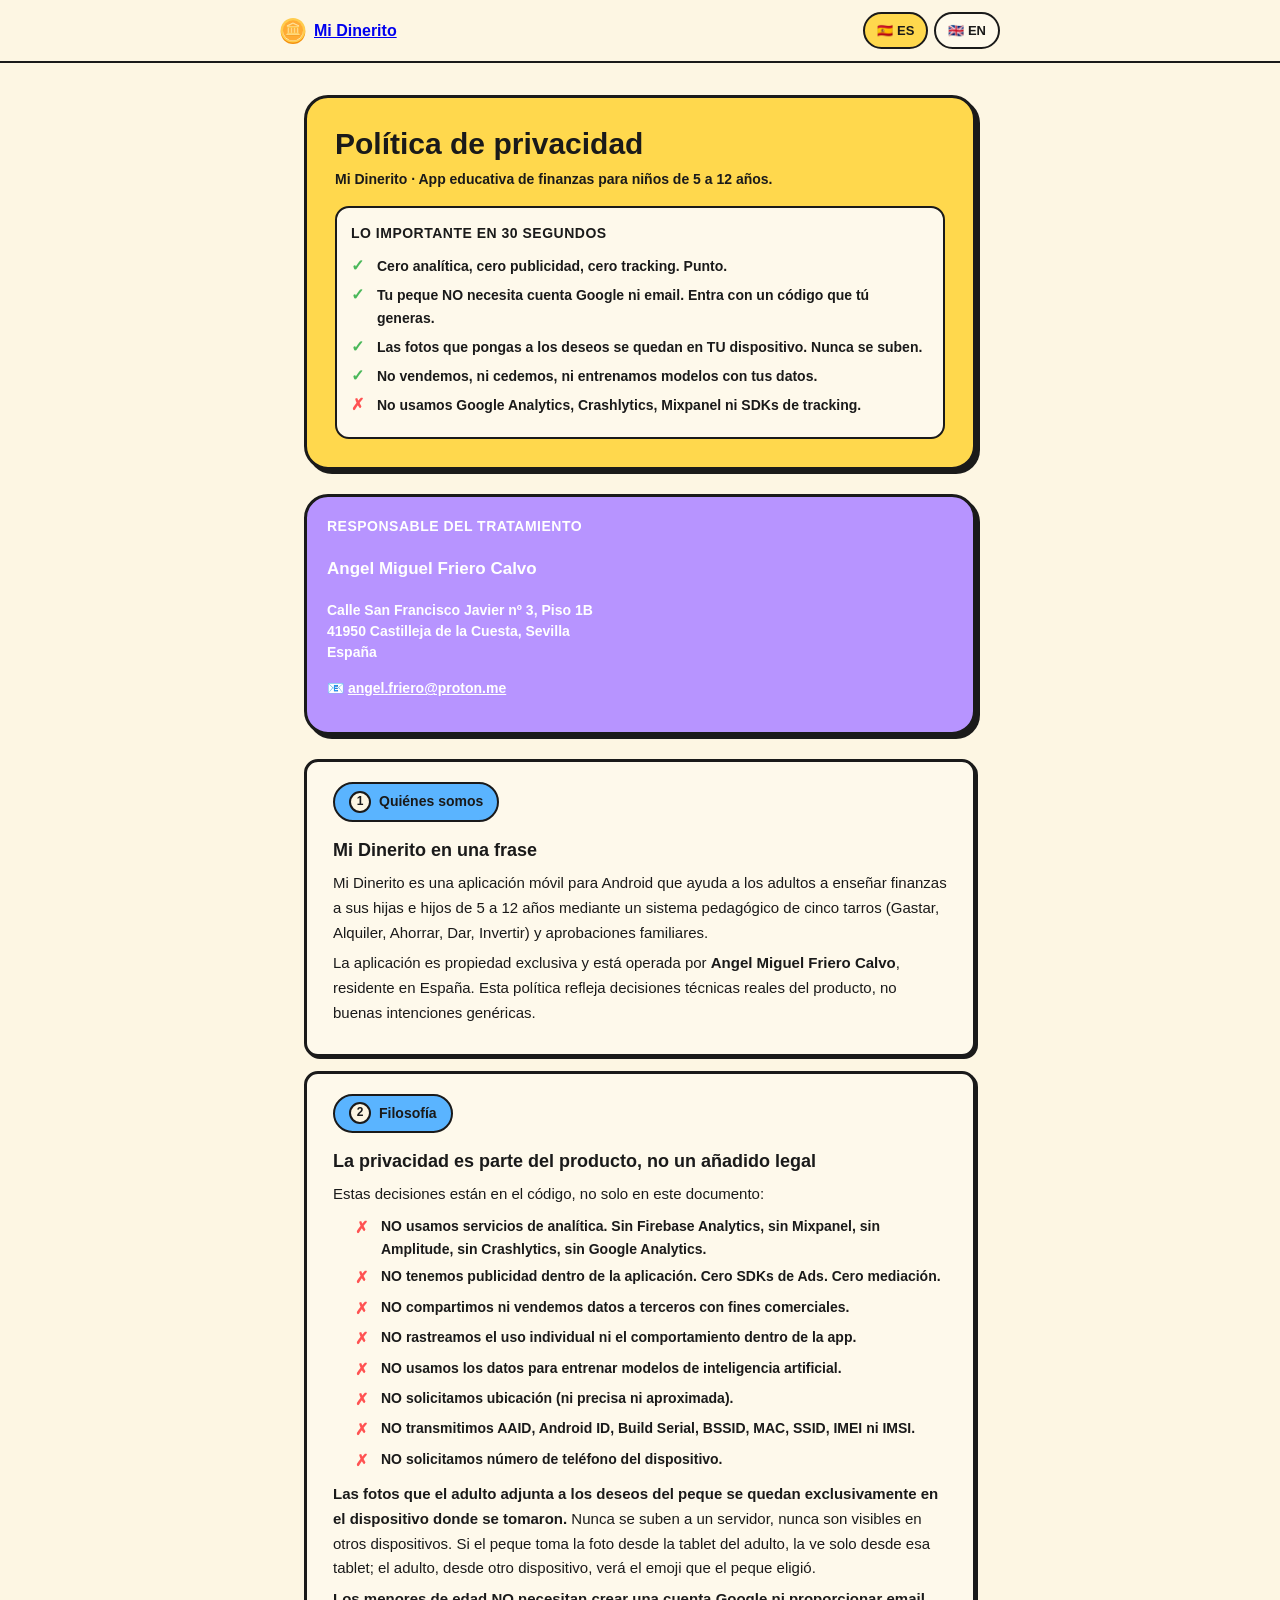
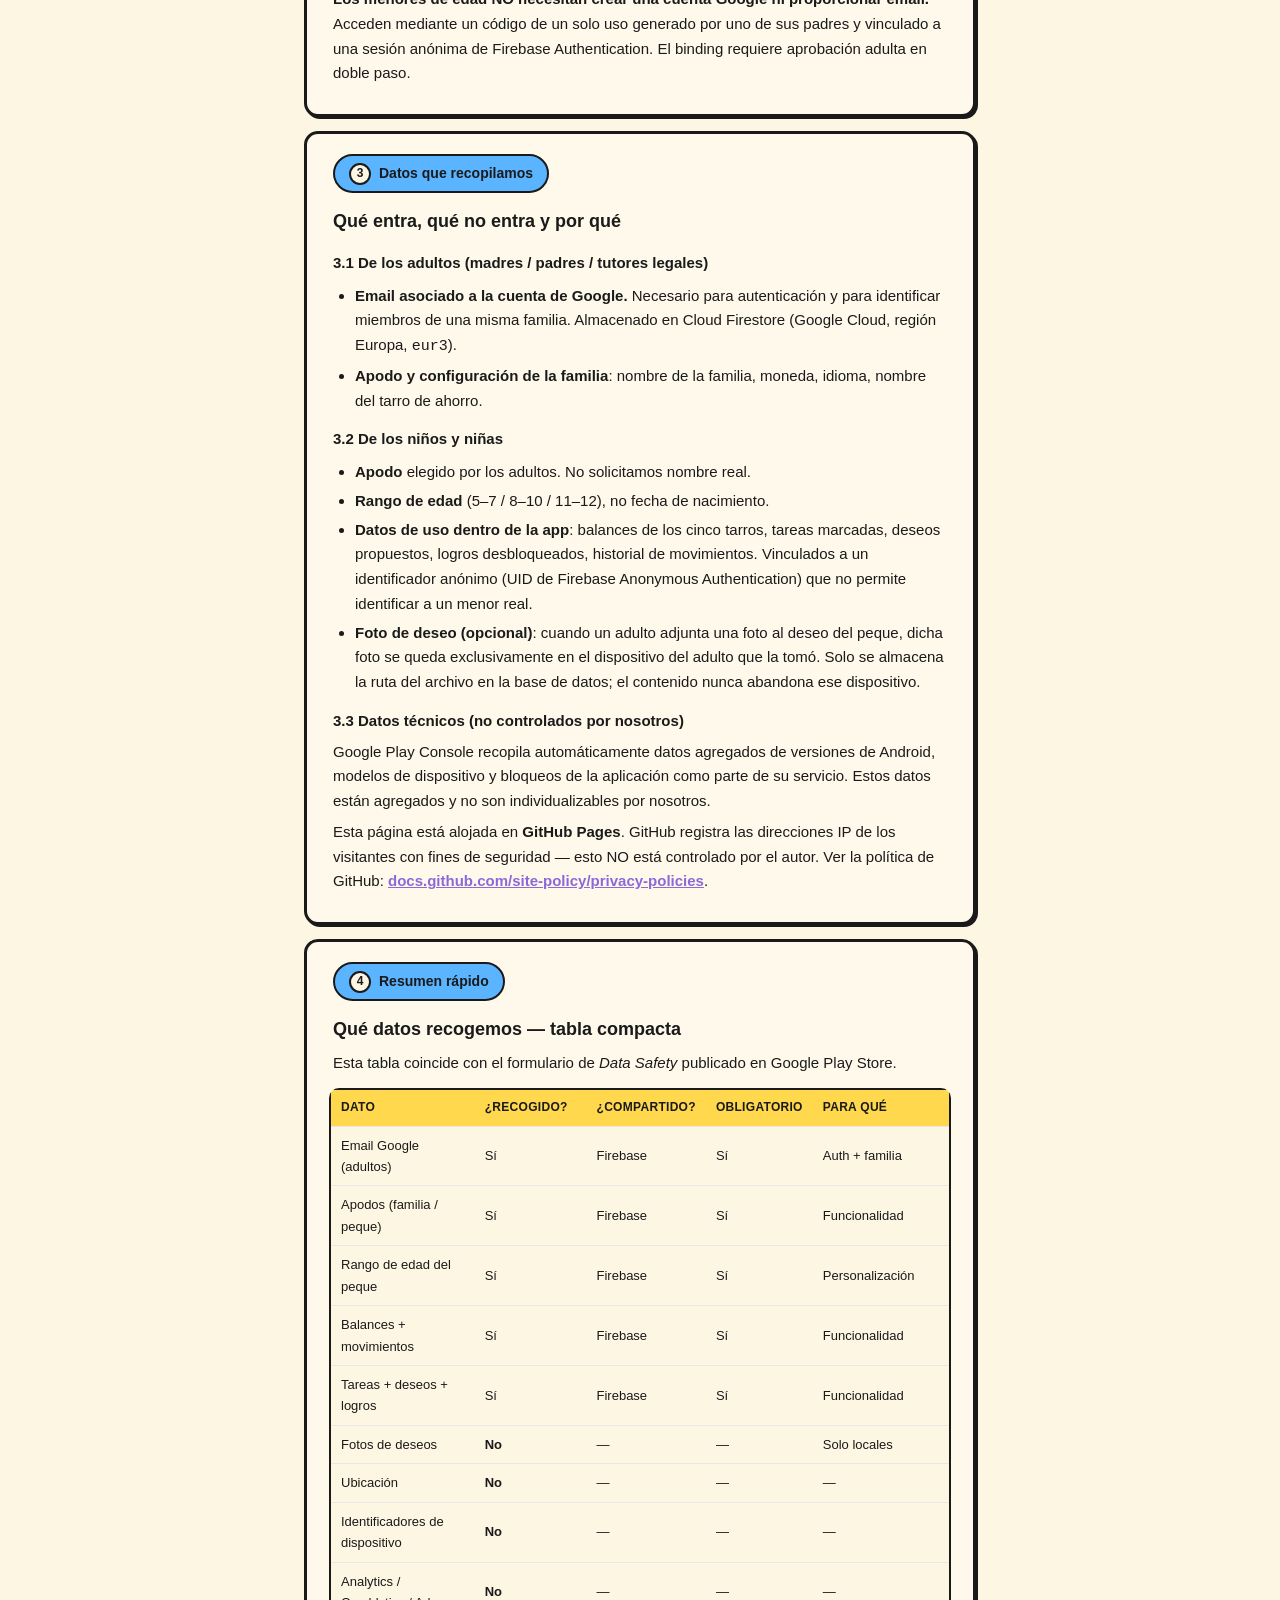
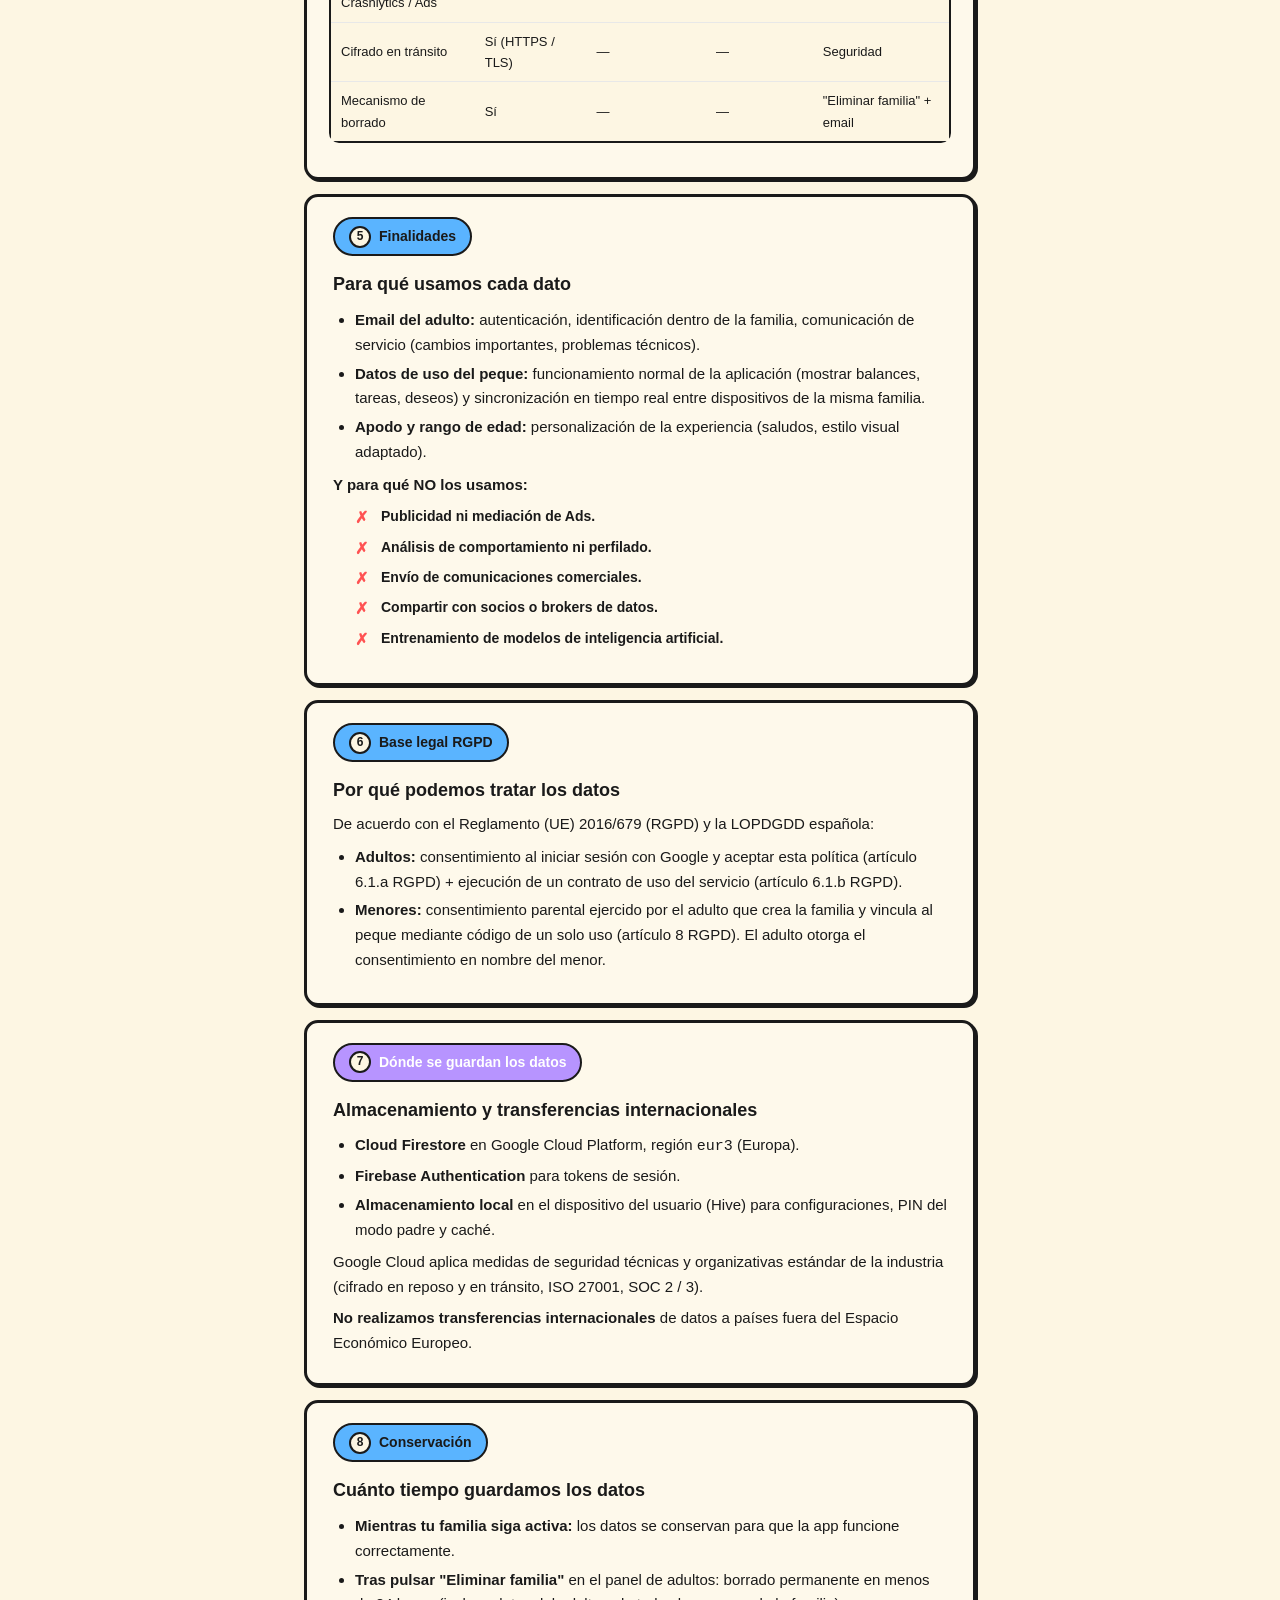
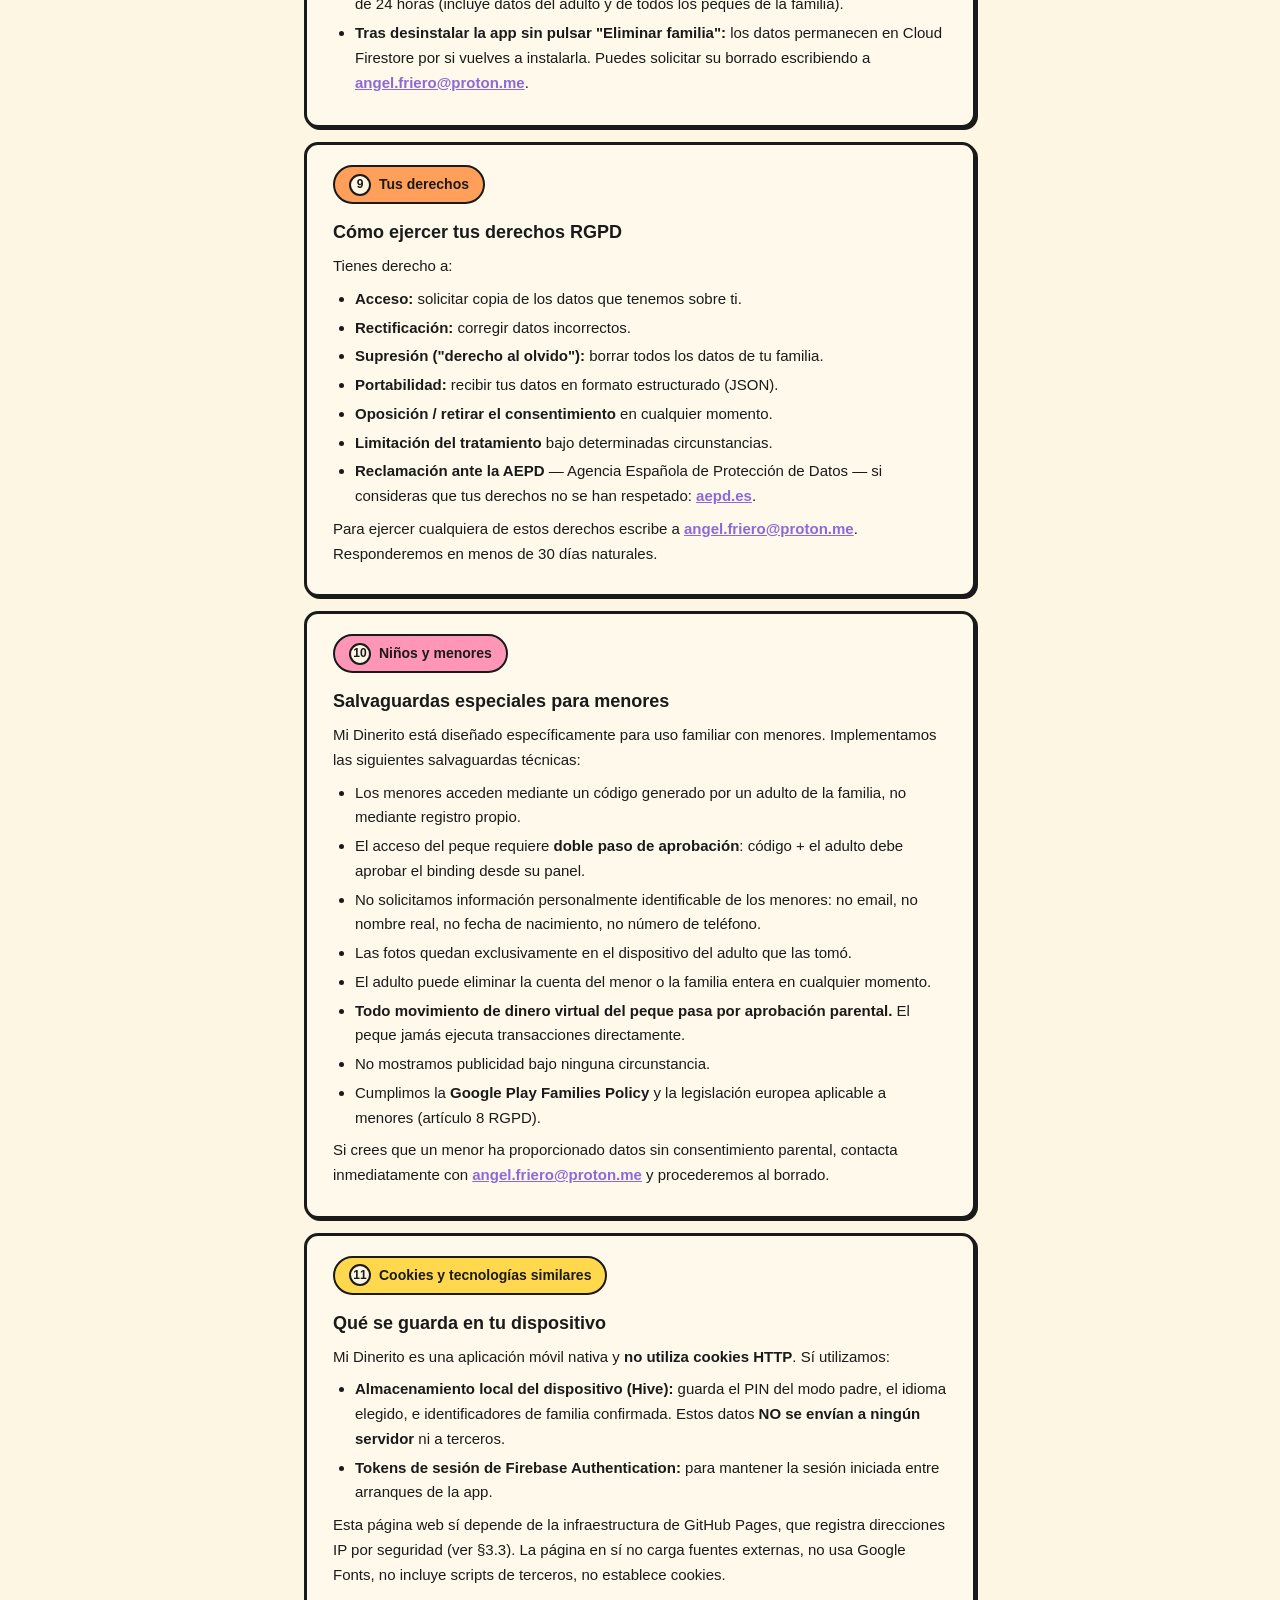
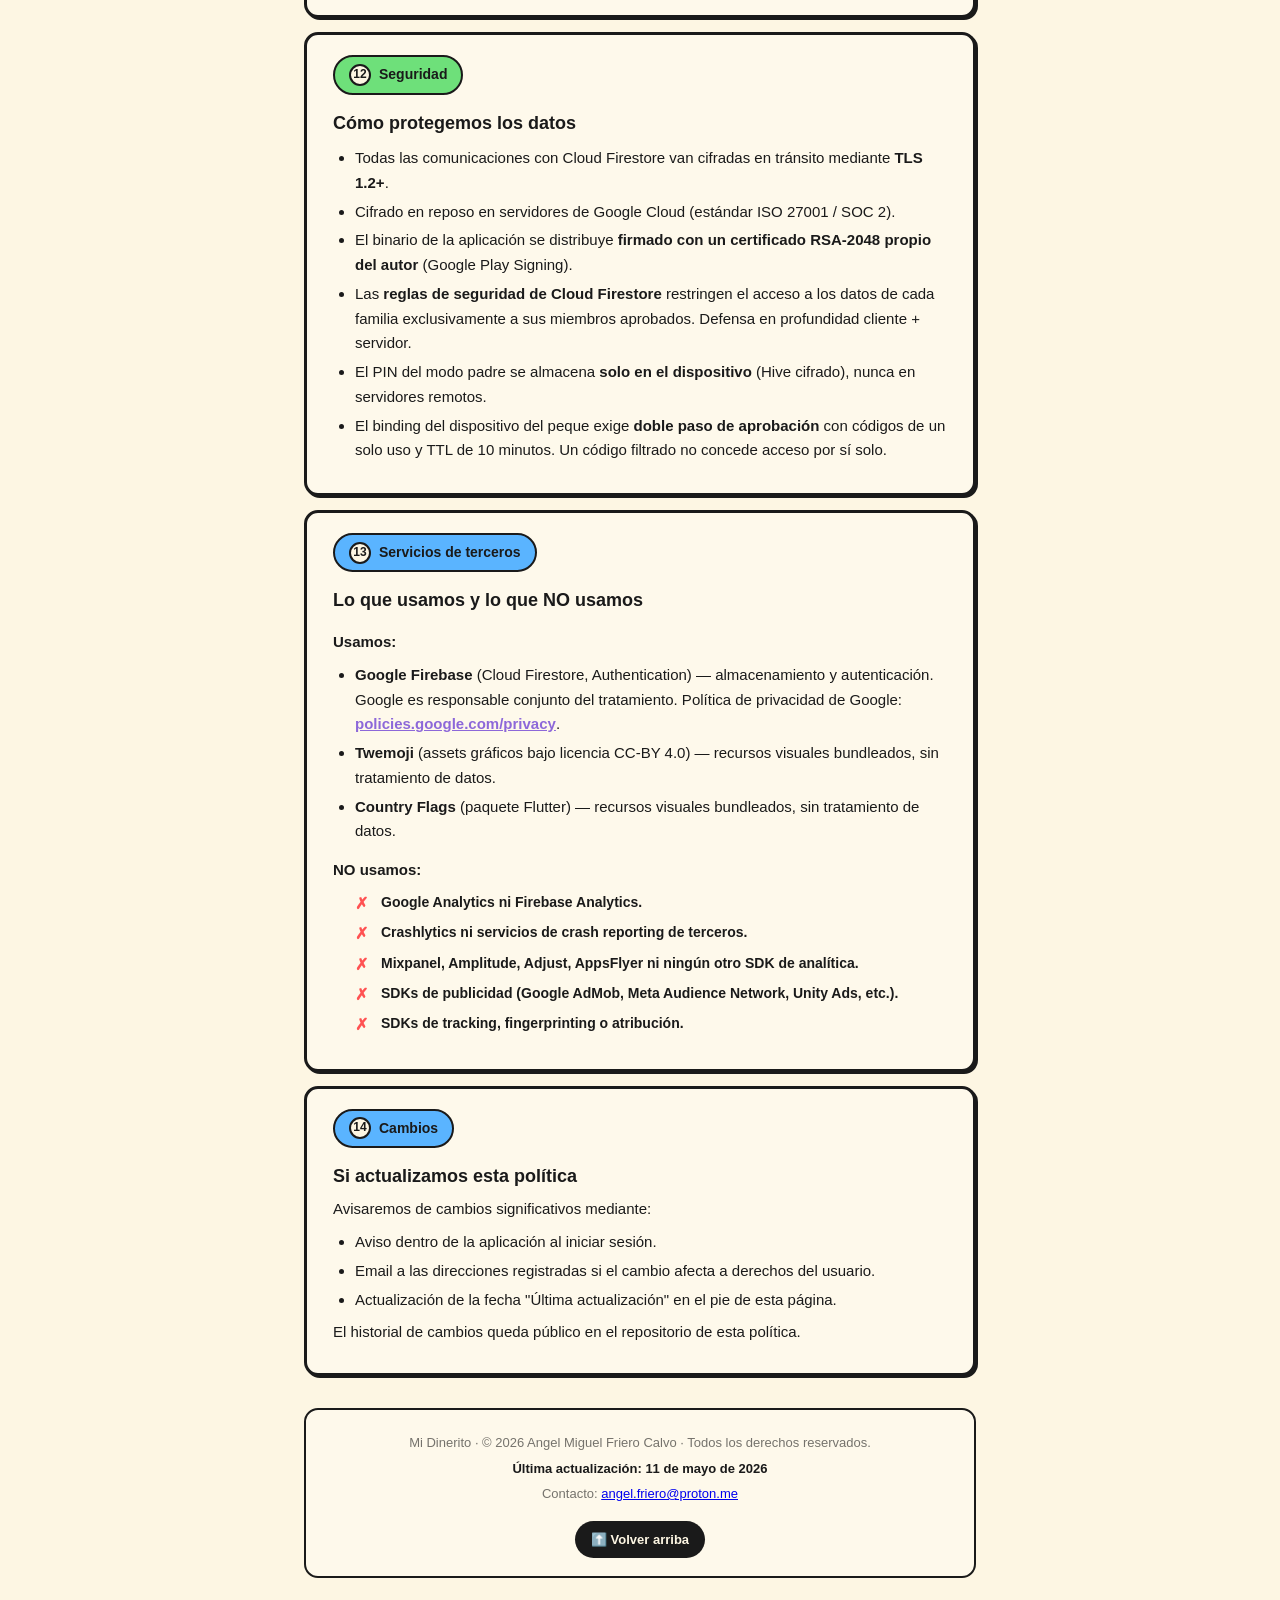
==== commit 052e2573: "Replace pig emoji with coin mascot (Twemoji SVG inline) Mismo asset que la app usa en assets/images/" ====
--- a/index.html
+++ b/index.html
@@ -21,7 +21,7 @@
   <header class="header" role="banner">
     <div class="header-inner">
       <a href="./" class="brand" aria-label="Mi Dinerito — inicio">
-        <span class="brand-emoji" aria-hidden="true">🐷</span>
+        <svg class="brand-emoji" aria-hidden="true" focusable="false" xmlns="http://www.w3.org/2000/svg" viewBox="0 0 36 36" width="26" height="26"><circle fill="#F4900C" cx="18" cy="19" r="17"/><circle fill="#FFCC4D" cx="18" cy="17" r="17"/><circle fill="#FFE8B6" cx="18" cy="18" r="14"/><circle fill="#FFAC33" cx="18" cy="17" r="14"/><path fill="#FFE8B6" d="M9.543 10.856c0-.545.535-.763.535-.763l7.878-3.7 7.953 3.7s.548.122.548.767v.641H9.543v-.645z"/><path fill="#F4900C" d="M25.929 12.836c0-.584-.505-1.057-1.127-1.057H11.129c-.623 0-1.057.473-1.057 1.057 0 .397.204.739.529.92v.666h2.114v-.529h2.114v.529h2.114v-.529h2.114v.529h2.114v-.529h2.114v.529H25.4v-.693c.317-.188.529-.517.529-.893zM27.514 24c0 .438-.355.793-.793.793H9.279c-.438 0-.793-.355-.793-.793 0-.438.355-.793.793-.793h17.443c.437 0 .792.355.792.793z"/><path fill="#F4900C" d="M26.457 12.2c0 .292-.236.529-.529.529H10.071c-.292 0-.529-.237-.529-.529 0-.292.237-.529.529-.529l15.857.003c.293.001.529.234.529.526zm-14.271.614h11.629V14H12.186z"/><path fill="#FFD983" d="M12.714 20.829c0 .584-.316 1.057-.705 1.057h-.705c-.389 0-.705-.473-.705-1.057v-8.014c0-.584.316-1.057.705-1.057h.705c.389 0 .705.473.705 1.057v8.014zm12.686 0c0 .584-.315 1.057-.705 1.057h-.705c-.389 0-.705-.473-.705-1.057v-8.014c0-.584.315-1.057.705-1.057h.705c.389 0 .705.473.705 1.057v8.014zm-8.457 0c0 .584-.316 1.057-.705 1.057h-.705c-.389 0-.705-.473-.705-1.057v-8.014c0-.584.316-1.057.705-1.057h.705c.389 0 .705.473.705 1.057v8.014zm4.228 0c0 .584-.316 1.057-.705 1.057h-.704c-.389 0-.705-.473-.705-1.057v-8.014c0-.584.316-1.057.705-1.057h.704c.389 0 .705.473.705 1.057v8.014z"/><path fill="#FFCC4D" d="M25.929 21.357c0 .584-.473 1.057-1.057 1.057H11.129c-.584 0-1.057-.473-1.057-1.057s.473-1.057 1.057-1.057h13.743c.583 0 1.057.473 1.057 1.057z"/><path fill="#FFD983" d="M26.986 22.414c0 .584-.473 1.057-1.057 1.057H10.071c-.584 0-1.057-.473-1.057-1.057s.473-1.057 1.057-1.057h15.857c.584 0 1.058.473 1.058 1.057z"/><path fill="#FFD983" d="M27.514 23.207c0 .438-.355.793-.793.793H9.279c-.438 0-.793-.355-.793-.793 0-.438.355-.793.793-.793h17.443c.437 0 .792.355.792.793z"/><path fill="#FFCC4D" d="M25.929 12.286c0-.584-.505-1.057-1.127-1.057H11.129c-.623 0-1.057.473-1.057 1.057 0 .397.204.739.529.92v.666h2.114v-.529h2.114v.529h2.114v-.529h2.114v.529h2.114v-.529h2.114v.529H25.4v-.693c.317-.188.529-.517.529-.893z"/><path fill="#FFD983" d="M9.543 11.463c0-.545.535-.763.535-.763L17.956 7l7.953 3.7s.548.122.548.767v.291H9.543v-.295z"/><path fill="#FFAC33" d="M18 8.343s-5.455 2.571-5.999 2.803c-.545.231-.363.611.001.611h11.97c.562 0 .429-.429-.017-.661C23.509 10.865 18 8.343 18 8.343z"/><path fill="#FFD983" d="M26.457 11.757c0 .292-.236.529-.529.529H10.071c-.292 0-.529-.237-.529-.529 0-.292.237-.529.529-.529l15.857.003c.293.001.529.234.529.526z"/></svg>
         <span>Mi Dinerito</span>
       </a>
       <nav class="lang-switcher" aria-label="Selector de idioma">
--- a/style.css
+++ b/style.css
@@ -113,7 +113,7 @@
   font-size: 16px;
 }
 
-.brand-emoji { font-size: 22px; line-height: 1; }
+.brand-emoji { width: 26px; height: 26px; display: block; flex-shrink: 0; }
 
 /* Pills de selector de idioma — patrón del design system §4.2. */
 .lang-switcher {
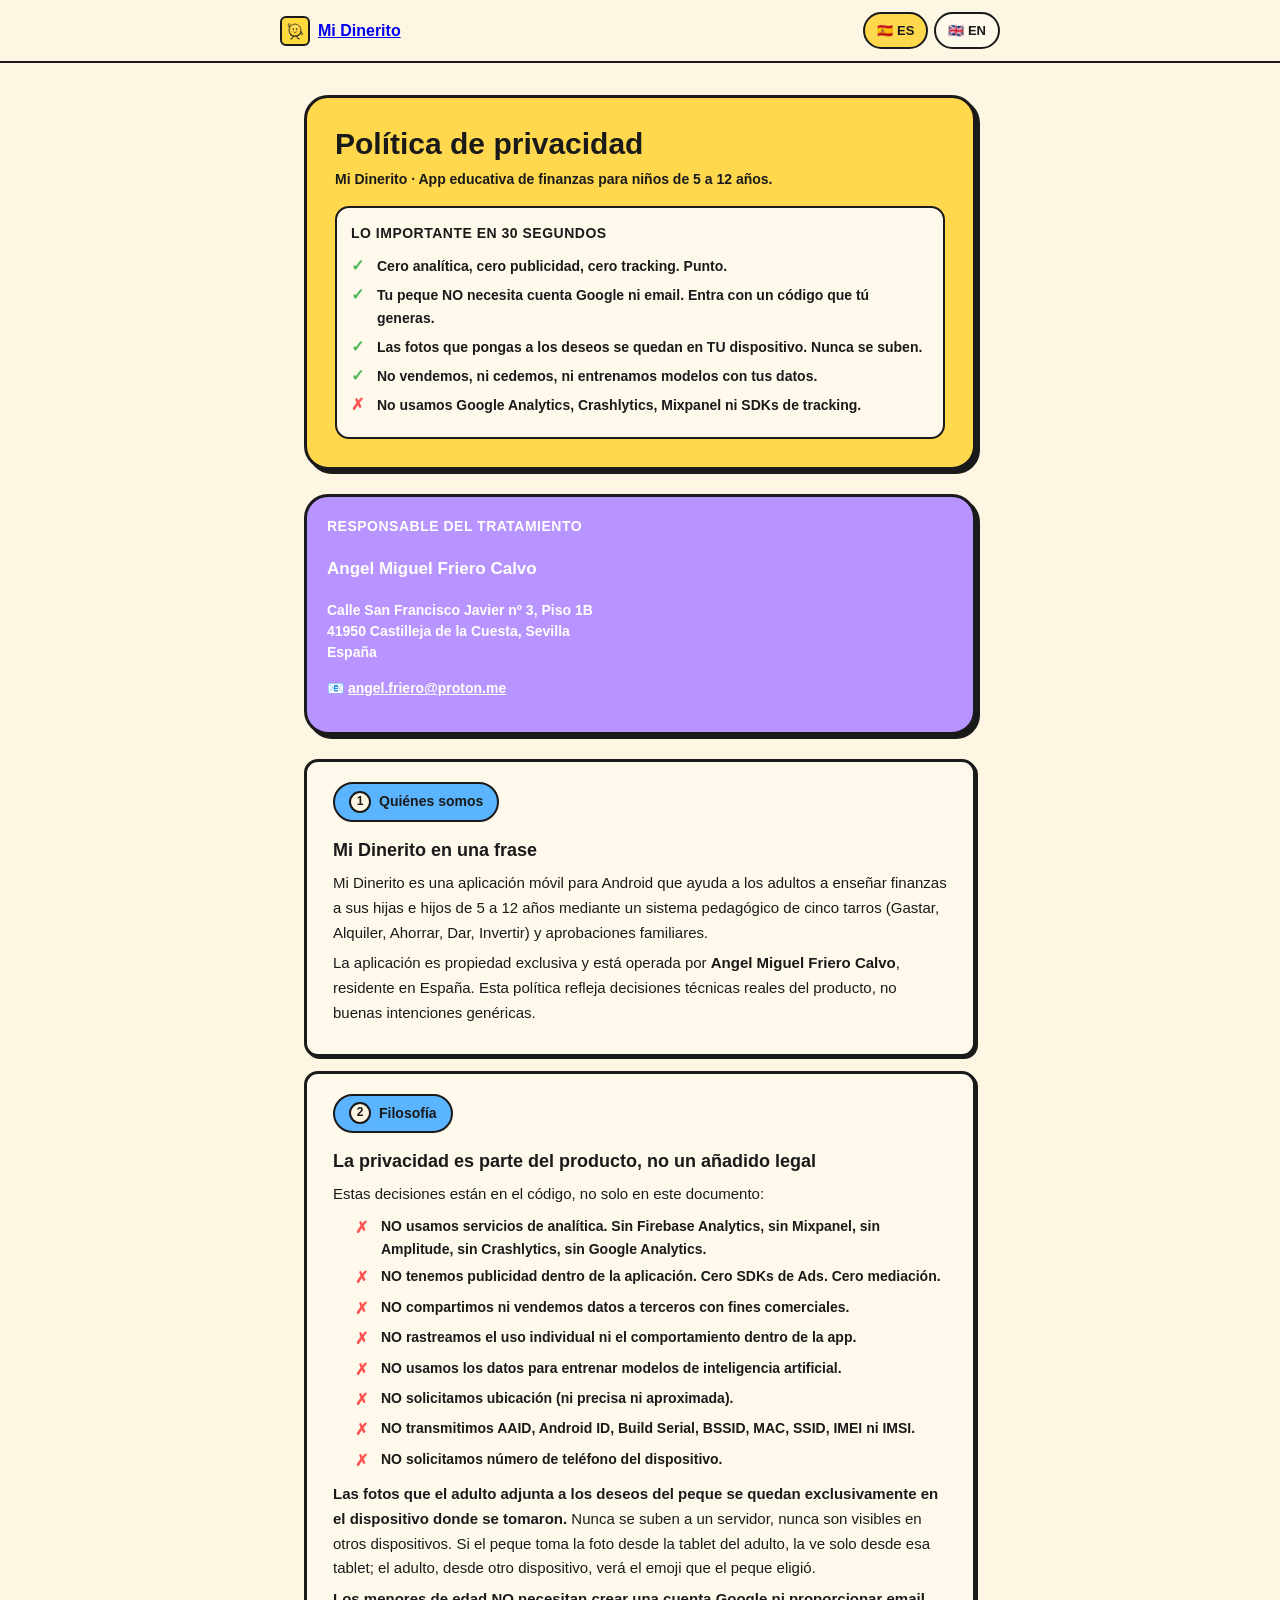
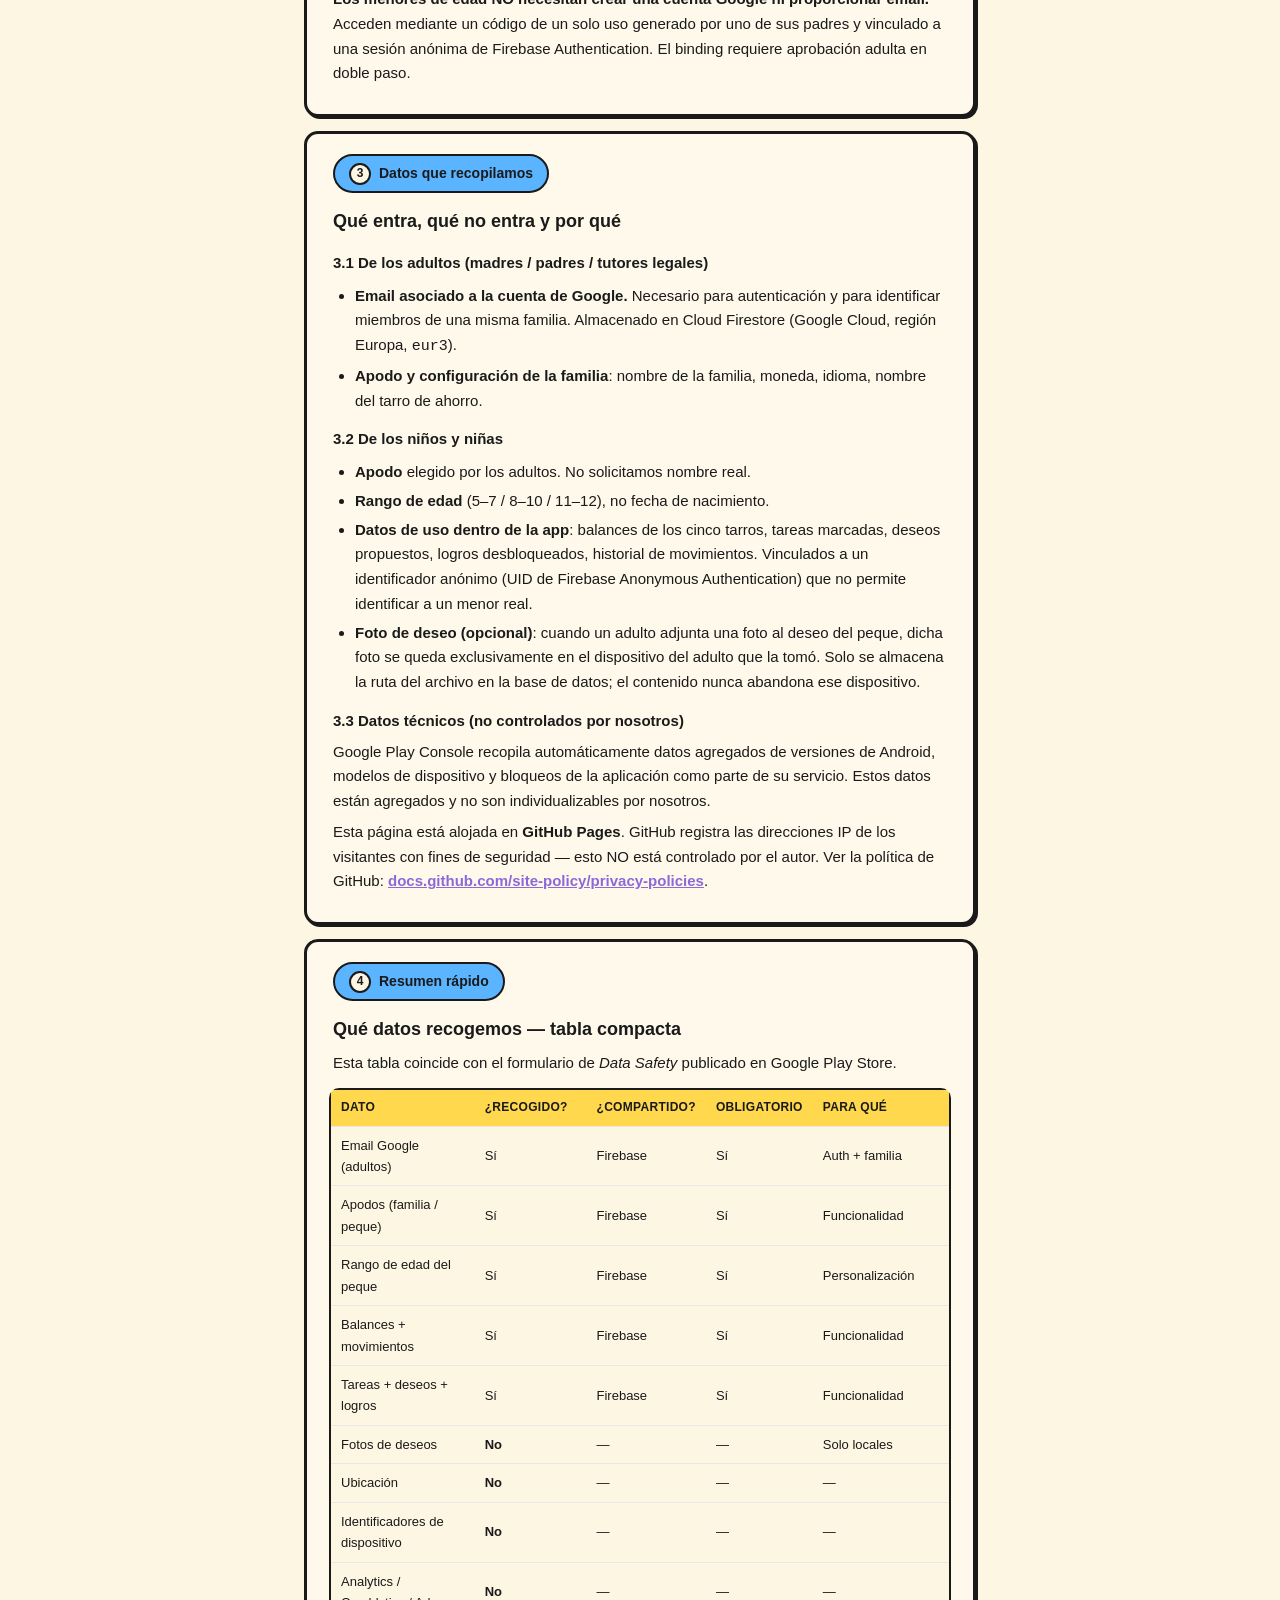
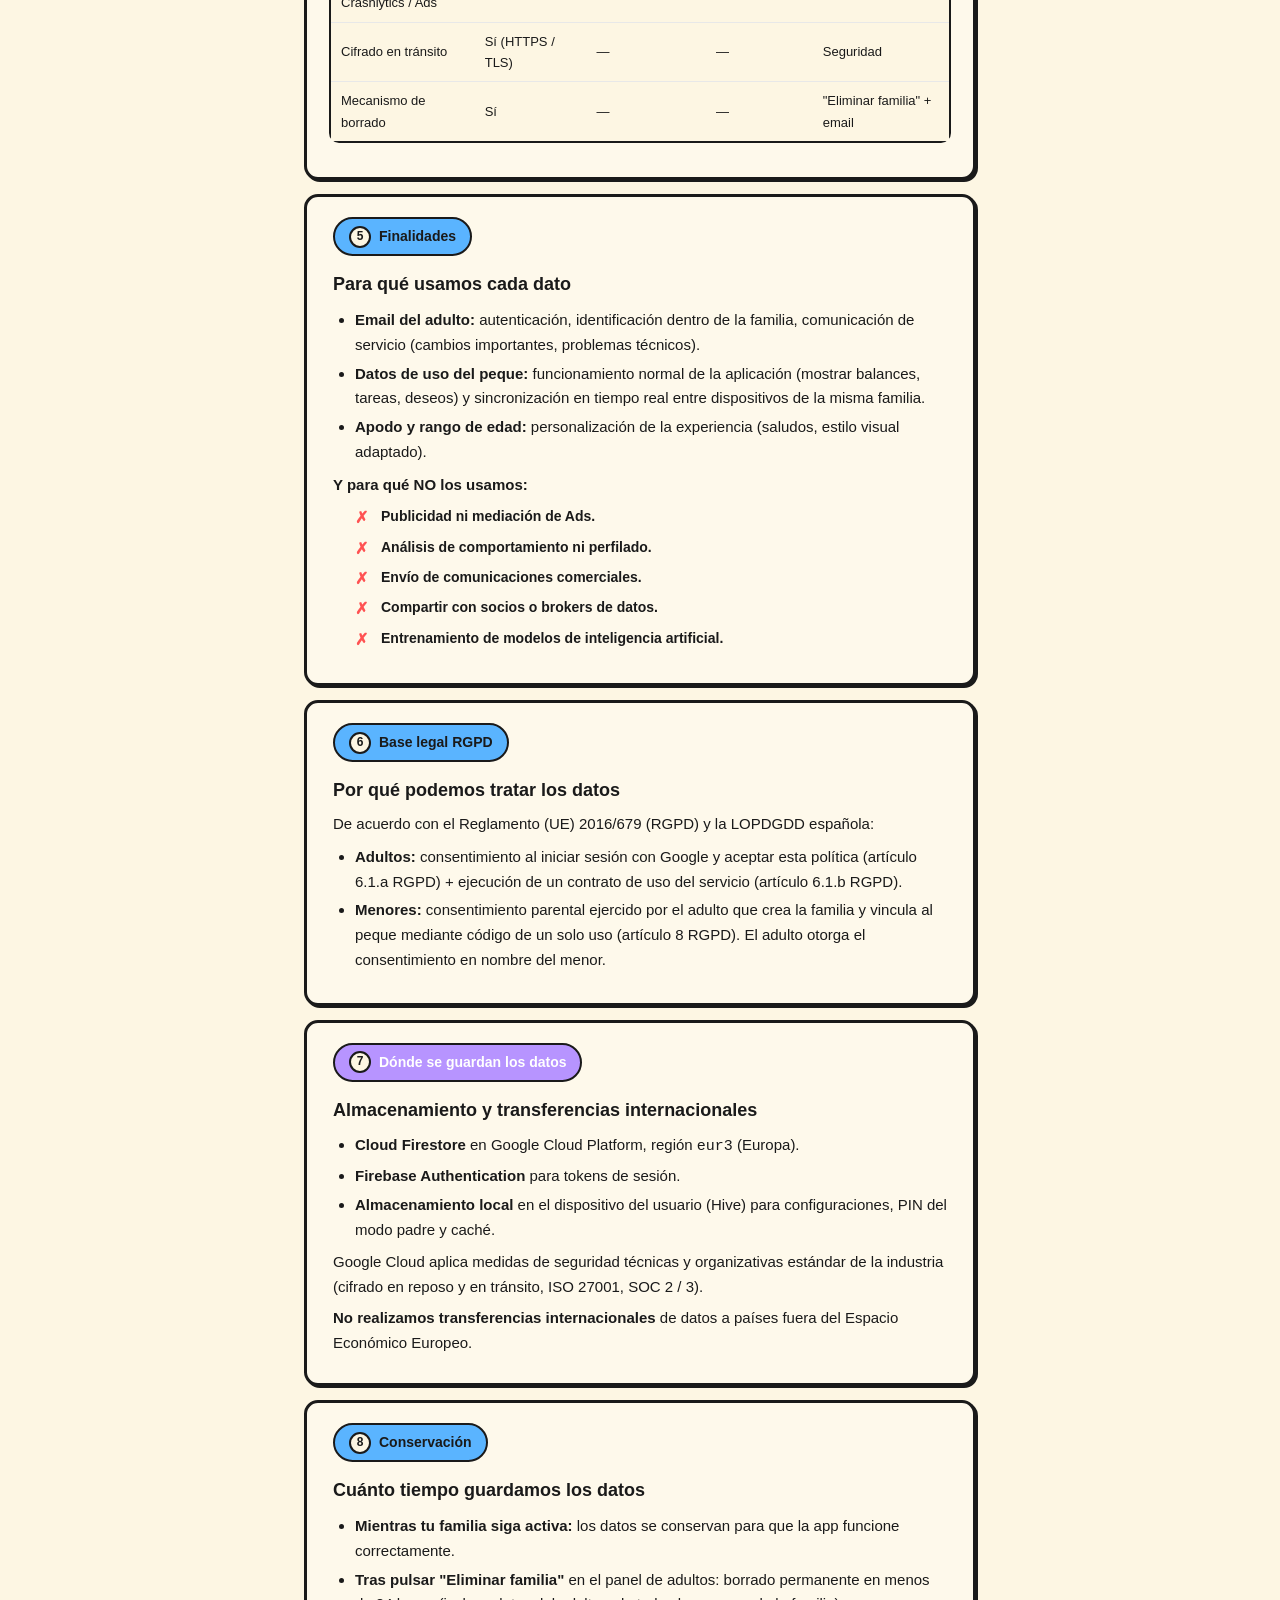
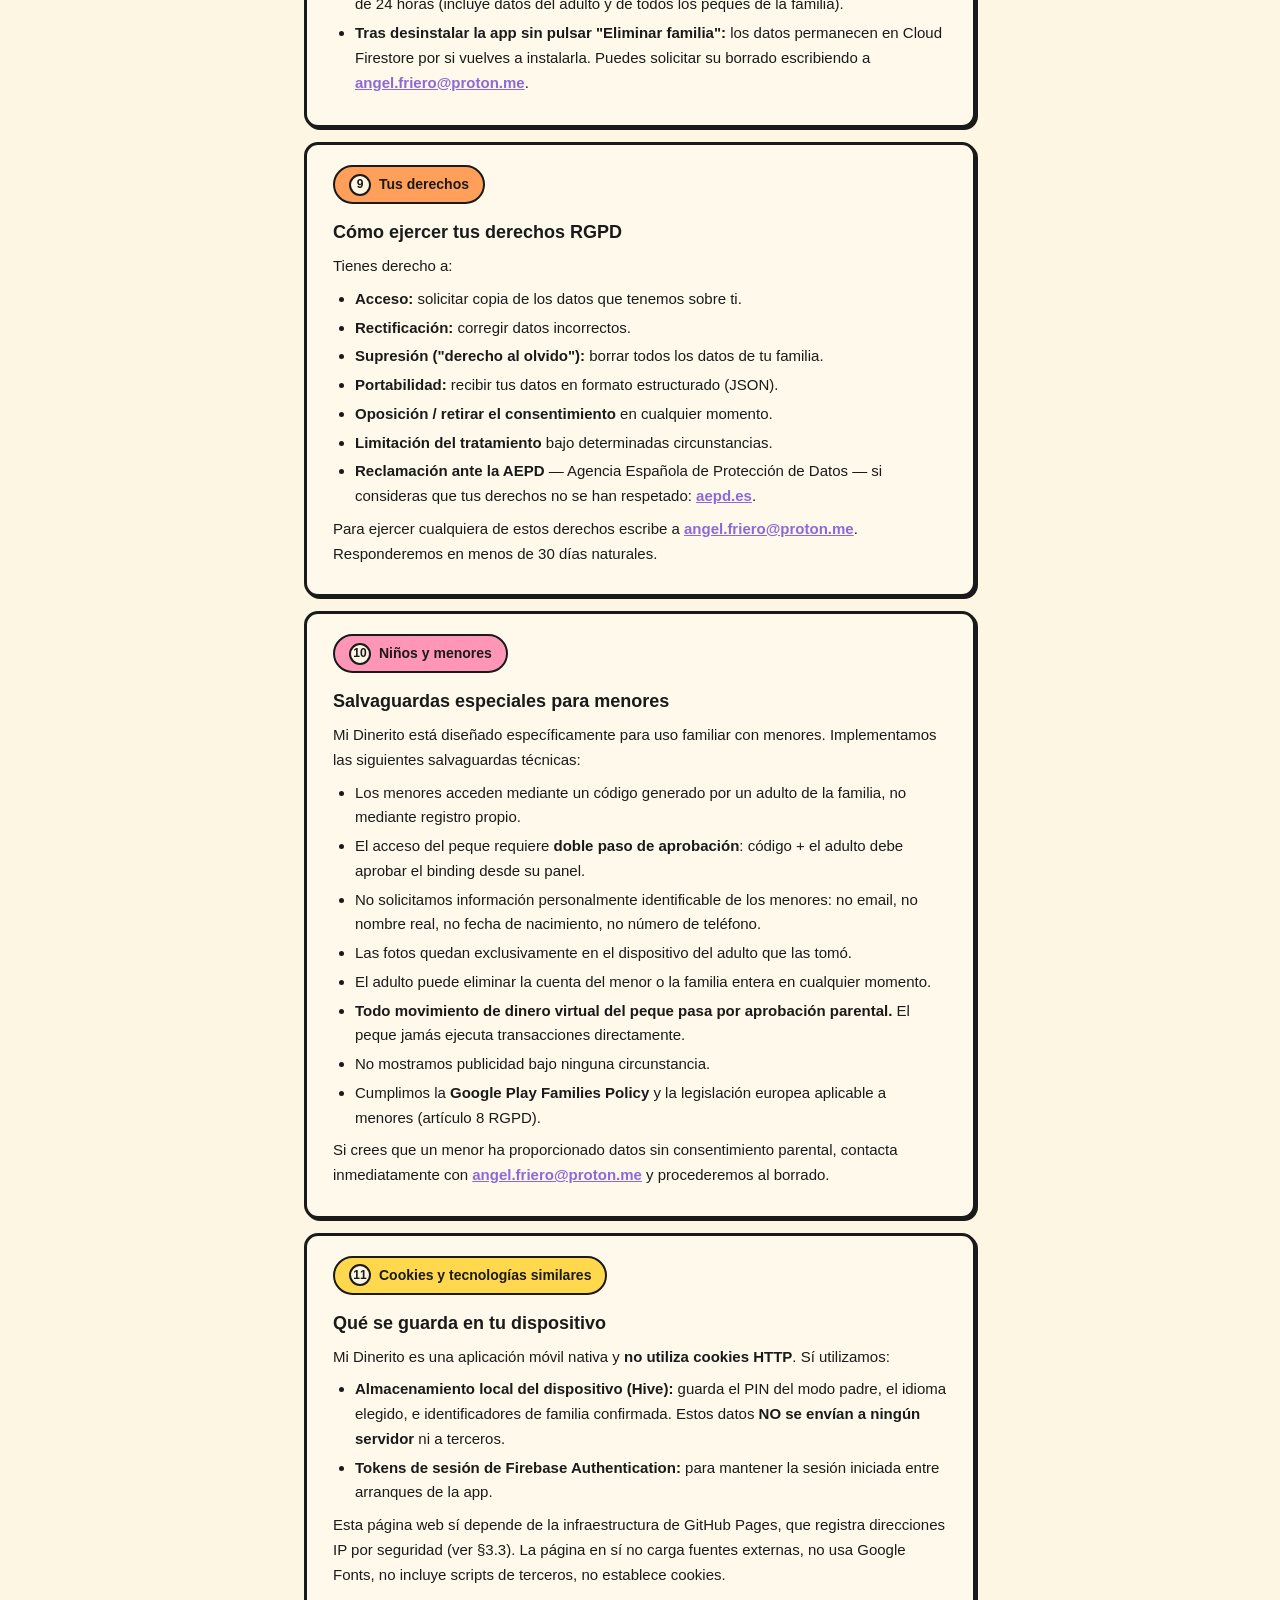
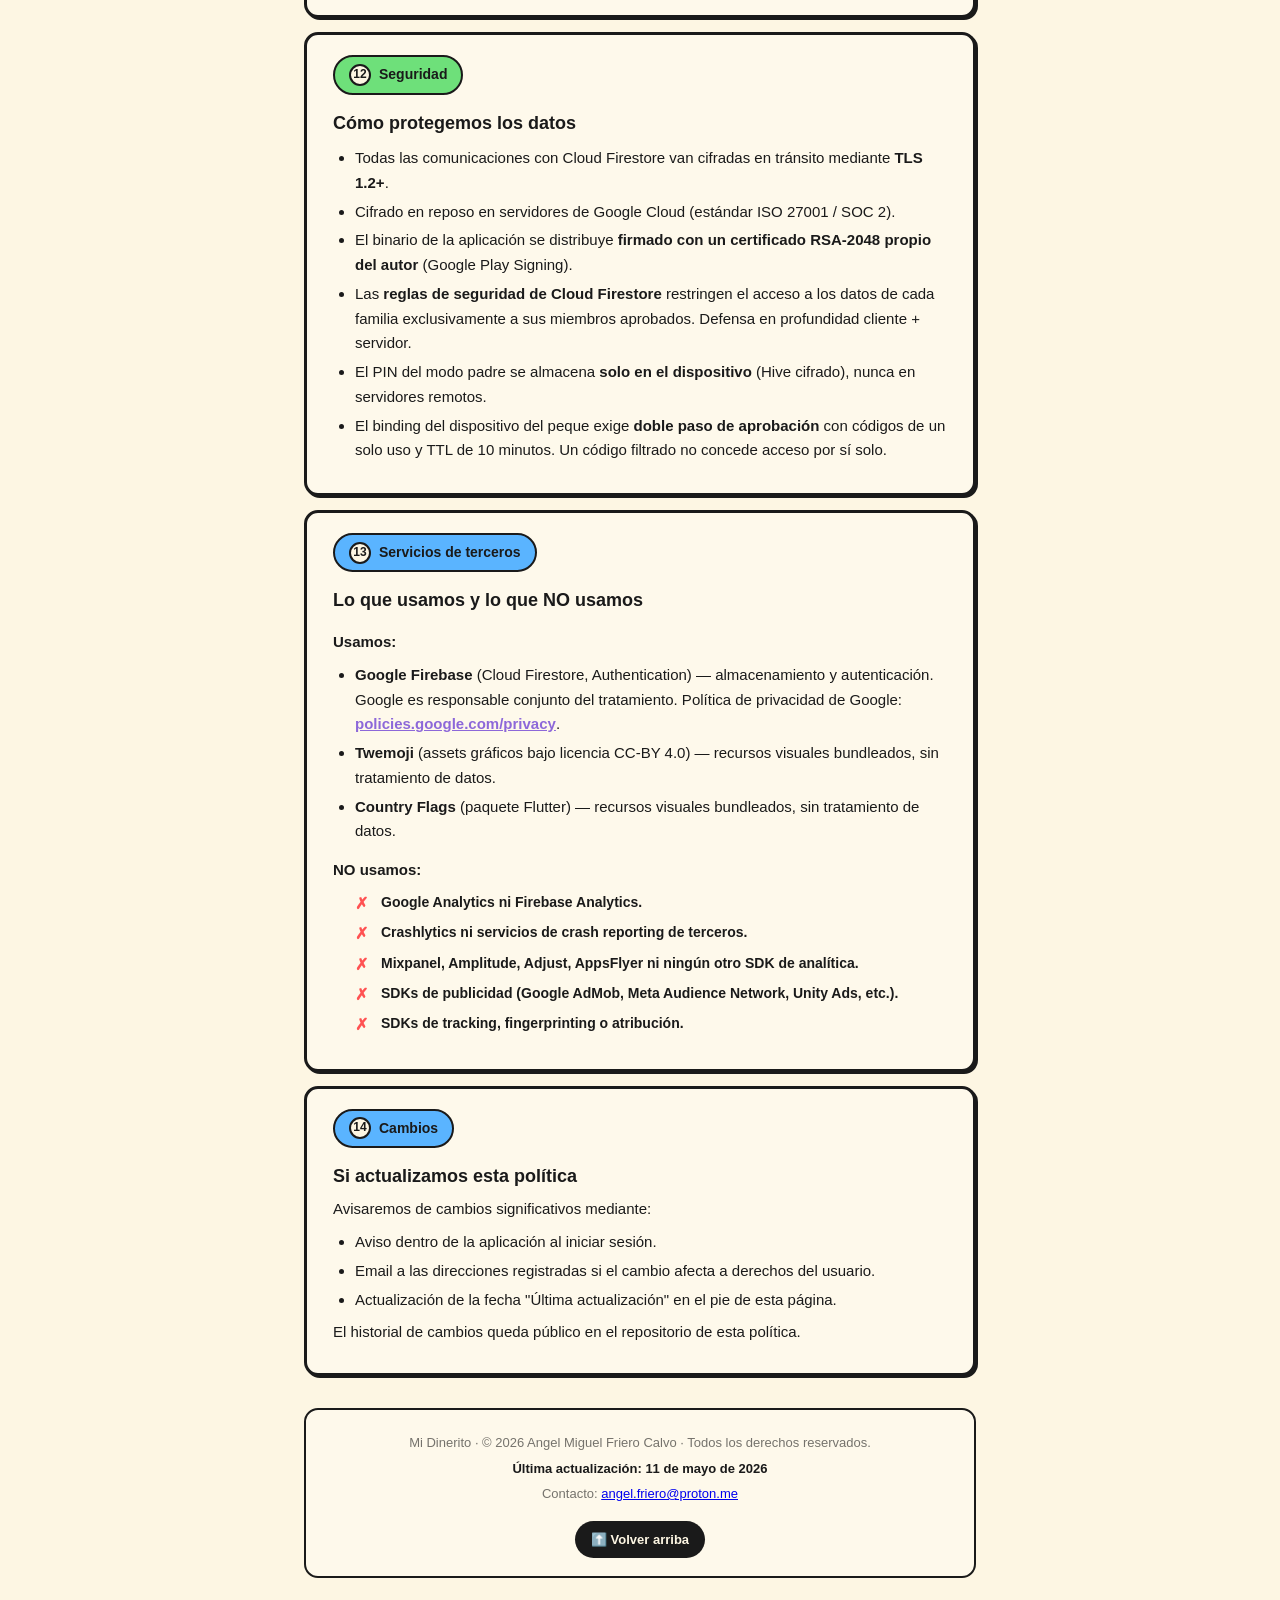
==== commit 322242f4: "Replace Twemoji coin with real app mascot (chibi waving coin) Converted from android/app/src/main/re" ====
--- a/index.html
+++ b/index.html
@@ -21,7 +21,7 @@
   <header class="header" role="banner">
     <div class="header-inner">
       <a href="./" class="brand" aria-label="Mi Dinerito — inicio">
-        <svg class="brand-emoji" aria-hidden="true" focusable="false" xmlns="http://www.w3.org/2000/svg" viewBox="0 0 36 36" width="26" height="26"><circle fill="#F4900C" cx="18" cy="19" r="17"/><circle fill="#FFCC4D" cx="18" cy="17" r="17"/><circle fill="#FFE8B6" cx="18" cy="18" r="14"/><circle fill="#FFAC33" cx="18" cy="17" r="14"/><path fill="#FFE8B6" d="M9.543 10.856c0-.545.535-.763.535-.763l7.878-3.7 7.953 3.7s.548.122.548.767v.641H9.543v-.645z"/><path fill="#F4900C" d="M25.929 12.836c0-.584-.505-1.057-1.127-1.057H11.129c-.623 0-1.057.473-1.057 1.057 0 .397.204.739.529.92v.666h2.114v-.529h2.114v.529h2.114v-.529h2.114v.529h2.114v-.529h2.114v.529H25.4v-.693c.317-.188.529-.517.529-.893zM27.514 24c0 .438-.355.793-.793.793H9.279c-.438 0-.793-.355-.793-.793 0-.438.355-.793.793-.793h17.443c.437 0 .792.355.792.793z"/><path fill="#F4900C" d="M26.457 12.2c0 .292-.236.529-.529.529H10.071c-.292 0-.529-.237-.529-.529 0-.292.237-.529.529-.529l15.857.003c.293.001.529.234.529.526zm-14.271.614h11.629V14H12.186z"/><path fill="#FFD983" d="M12.714 20.829c0 .584-.316 1.057-.705 1.057h-.705c-.389 0-.705-.473-.705-1.057v-8.014c0-.584.316-1.057.705-1.057h.705c.389 0 .705.473.705 1.057v8.014zm12.686 0c0 .584-.315 1.057-.705 1.057h-.705c-.389 0-.705-.473-.705-1.057v-8.014c0-.584.315-1.057.705-1.057h.705c.389 0 .705.473.705 1.057v8.014zm-8.457 0c0 .584-.316 1.057-.705 1.057h-.705c-.389 0-.705-.473-.705-1.057v-8.014c0-.584.316-1.057.705-1.057h.705c.389 0 .705.473.705 1.057v8.014zm4.228 0c0 .584-.316 1.057-.705 1.057h-.704c-.389 0-.705-.473-.705-1.057v-8.014c0-.584.316-1.057.705-1.057h.704c.389 0 .705.473.705 1.057v8.014z"/><path fill="#FFCC4D" d="M25.929 21.357c0 .584-.473 1.057-1.057 1.057H11.129c-.584 0-1.057-.473-1.057-1.057s.473-1.057 1.057-1.057h13.743c.583 0 1.057.473 1.057 1.057z"/><path fill="#FFD983" d="M26.986 22.414c0 .584-.473 1.057-1.057 1.057H10.071c-.584 0-1.057-.473-1.057-1.057s.473-1.057 1.057-1.057h15.857c.584 0 1.058.473 1.058 1.057z"/><path fill="#FFD983" d="M27.514 23.207c0 .438-.355.793-.793.793H9.279c-.438 0-.793-.355-.793-.793 0-.438.355-.793.793-.793h17.443c.437 0 .792.355.792.793z"/><path fill="#FFCC4D" d="M25.929 12.286c0-.584-.505-1.057-1.127-1.057H11.129c-.623 0-1.057.473-1.057 1.057 0 .397.204.739.529.92v.666h2.114v-.529h2.114v.529h2.114v-.529h2.114v.529h2.114v-.529h2.114v.529H25.4v-.693c.317-.188.529-.517.529-.893z"/><path fill="#FFD983" d="M9.543 11.463c0-.545.535-.763.535-.763L17.956 7l7.953 3.7s.548.122.548.767v.291H9.543v-.295z"/><path fill="#FFAC33" d="M18 8.343s-5.455 2.571-5.999 2.803c-.545.231-.363.611.001.611h11.97c.562 0 .429-.429-.017-.661C23.509 10.865 18 8.343 18 8.343z"/><path fill="#FFD983" d="M26.457 11.757c0 .292-.236.529-.529.529H10.071c-.292 0-.529-.237-.529-.529 0-.292.237-.529.529-.529l15.857.003c.293.001.529.234.529.526z"/></svg>
+        <svg class="brand-emoji" aria-hidden="true" focusable="false" xmlns="http://www.w3.org/2000/svg" viewBox="0 0 108 108"><path d="M 47,74 L 44,84 L 38,86" fill="none" stroke="#2D2D2D" stroke-width="4" stroke-linecap="round" stroke-linejoin="round"/><path d="M 61,74 L 64,84 L 70,86" fill="none" stroke="#2D2D2D" stroke-width="4" stroke-linecap="round" stroke-linejoin="round"/><path d="M 33,46 Q 26,38 30,28" fill="none" stroke="#2D2D2D" stroke-width="4" stroke-linecap="round"/><path d="M 76,52 Q 84,58 82,66" fill="none" stroke="#2D2D2D" stroke-width="4" stroke-linecap="round"/><path d="M 54,53 m -26,0 a 26,26 0 1,0 52,0 a 26,26 0 1,0 -52,0 Z" fill="#2D2D2D"/><path d="M 54,50 m -25,0 a 25,25 0 1,0 50,0 a 25,25 0 1,0 -50,0 Z" fill="#FFD93D"/><path d="M 54,50 m -20,0 a 20,20 0 1,0 40,0 a 20,20 0 1,0 -40,0 Z" fill="none" stroke="#E6A300" stroke-width="1.6"/><path d="M 41,38 Q 54,32 65,36" fill="none" stroke="#FFEB99" stroke-width="3" stroke-linecap="round"/><path d="M 30,28 m -4.5,0 a 4.5,4.5 0 1,0 9,0 a 4.5,4.5 0 1,0 -9,0 Z" fill="#FFD93D"/><path d="M 30,28 m -4.5,0 a 4.5,4.5 0 1,0 9,0 a 4.5,4.5 0 1,0 -9,0 Z" fill="none" stroke="#2D2D2D" stroke-width="2.8"/><path d="M 82,66 m -4,0 a 4,4 0 1,0 8,0 a 4,4 0 1,0 -8,0 Z" fill="#FFD93D"/><path d="M 82,66 m -4,0 a 4,4 0 1,0 8,0 a 4,4 0 1,0 -8,0 Z" fill="none" stroke="#2D2D2D" stroke-width="2.8"/><path d="M 38,86 m -4,0 a 4,2.4 0 1,0 8,0 a 4,2.4 0 1,0 -8,0 Z" fill="#2D2D2D"/><path d="M 70,86 m -4,0 a 4,2.4 0 1,0 8,0 a 4,2.4 0 1,0 -8,0 Z" fill="#2D2D2D"/><path d="M 54,50 m -25,0 a 25,25 0 1,0 50,0 a 25,25 0 1,0 -50,0 Z" fill="none" stroke="#2D2D2D" stroke-width="3"/><path d="M 41,55 m -3.2,0 a 3.2,2 0 1,0 6.4,0 a 3.2,2 0 1,0 -6.4,0 Z" fill="#FF6B9D" fill-opacity="0.6"/><path d="M 67,55 m -3.2,0 a 3.2,2 0 1,0 6.4,0 a 3.2,2 0 1,0 -6.4,0 Z" fill="#FF6B9D" fill-opacity="0.6"/><path d="M 47,46 m -3,0 a 3,4 0 1,0 6,0 a 3,4 0 1,0 -6,0 Z" fill="#2D2D2D"/><path d="M 61,46 m -3,0 a 3,4 0 1,0 6,0 a 3,4 0 1,0 -6,0 Z" fill="#2D2D2D"/><path d="M 48,44 m -1.1,0 a 1.1,1.4 0 1,0 2.2,0 a 1.1,1.4 0 1,0 -2.2,0 Z" fill="#FFFFFF"/><path d="M 62,44 m -1.1,0 a 1.1,1.4 0 1,0 2.2,0 a 1.1,1.4 0 1,0 -2.2,0 Z" fill="#FFFFFF"/><path d="M 48,58 Q 54,65 60,58" fill="none" stroke="#2D2D2D" stroke-width="3" stroke-linecap="round"/></svg>
         <span>Mi Dinerito</span>
       </a>
       <nav class="lang-switcher" aria-label="Selector de idioma">
--- a/style.css
+++ b/style.css
@@ -113,7 +113,15 @@
   font-size: 16px;
 }
 
-.brand-emoji { width: 26px; height: 26px; display: block; flex-shrink: 0; }
+.brand-emoji {
+  width: 30px;
+  height: 30px;
+  display: block;
+  flex-shrink: 0;
+  background: #FFD93D;
+  border: var(--border);
+  border-radius: 6px;
+}
 
 /* Pills de selector de idioma — patrón del design system §4.2. */
 .lang-switcher {
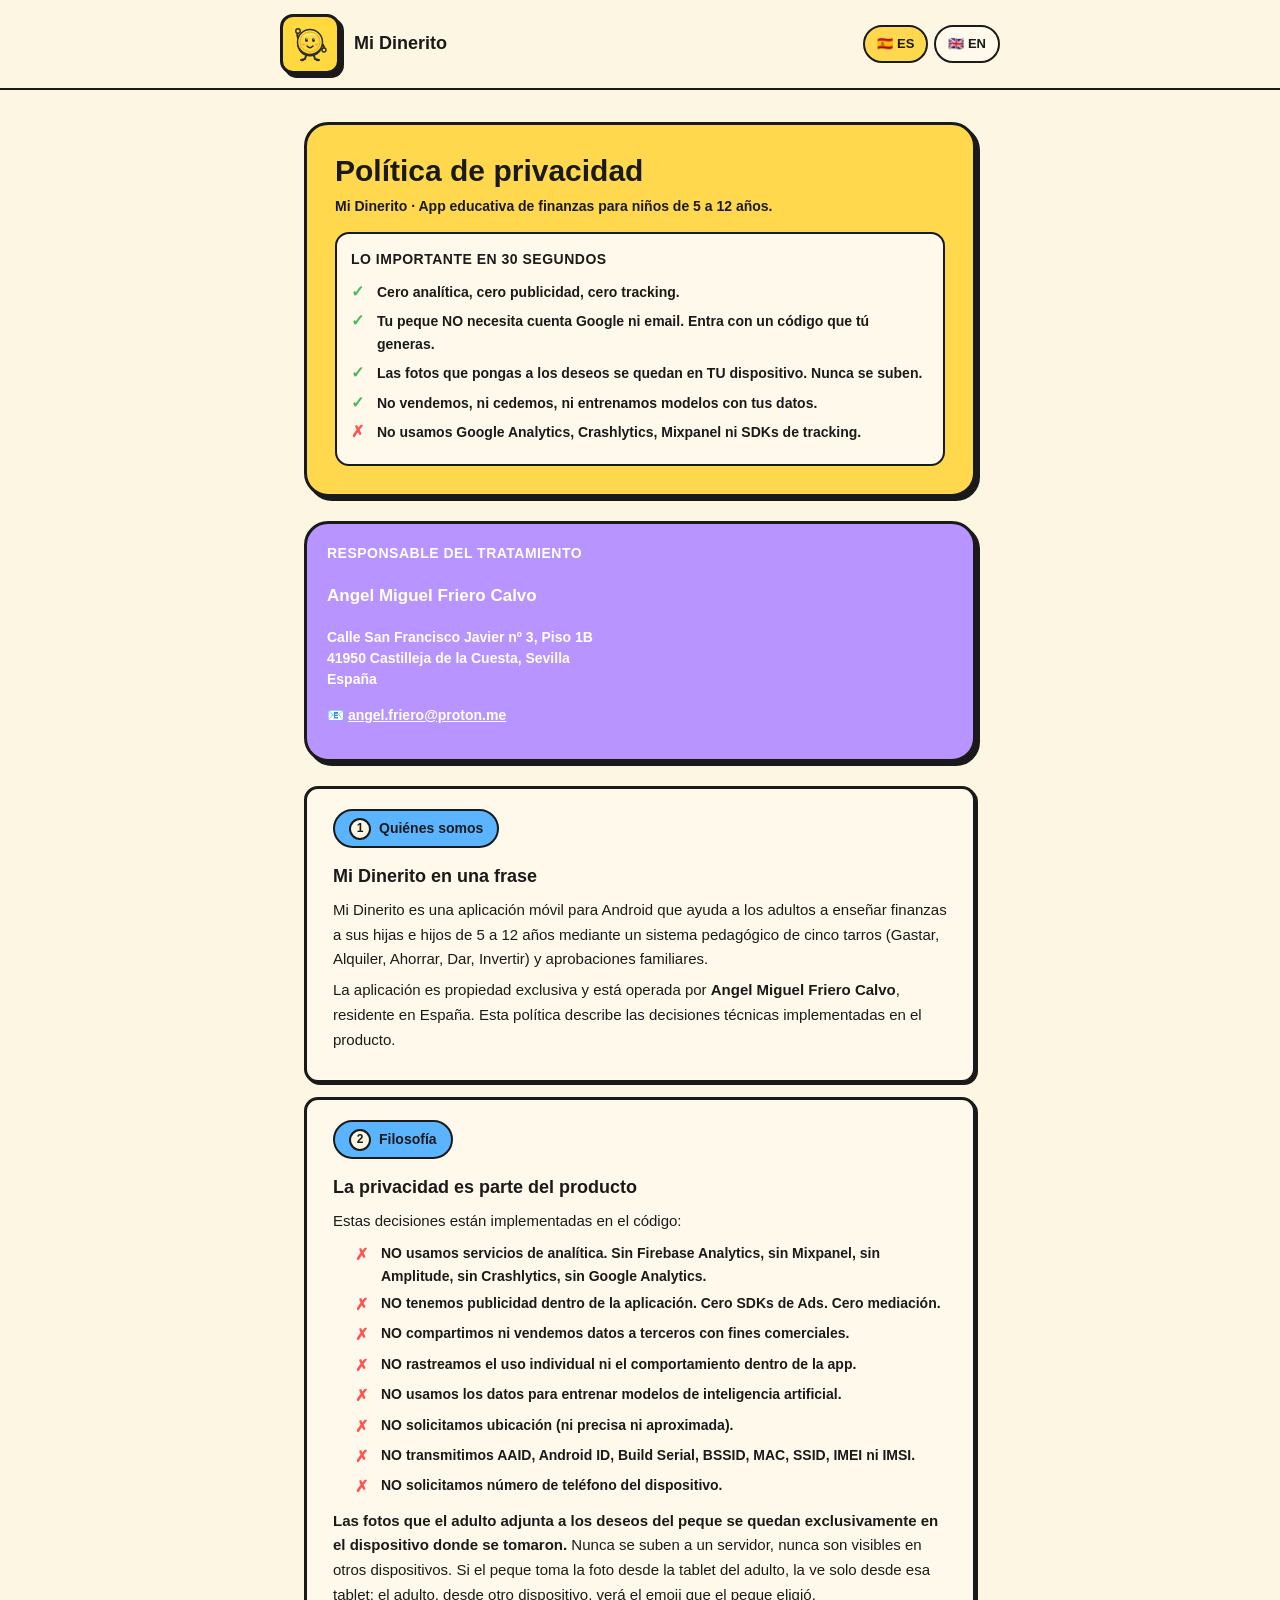
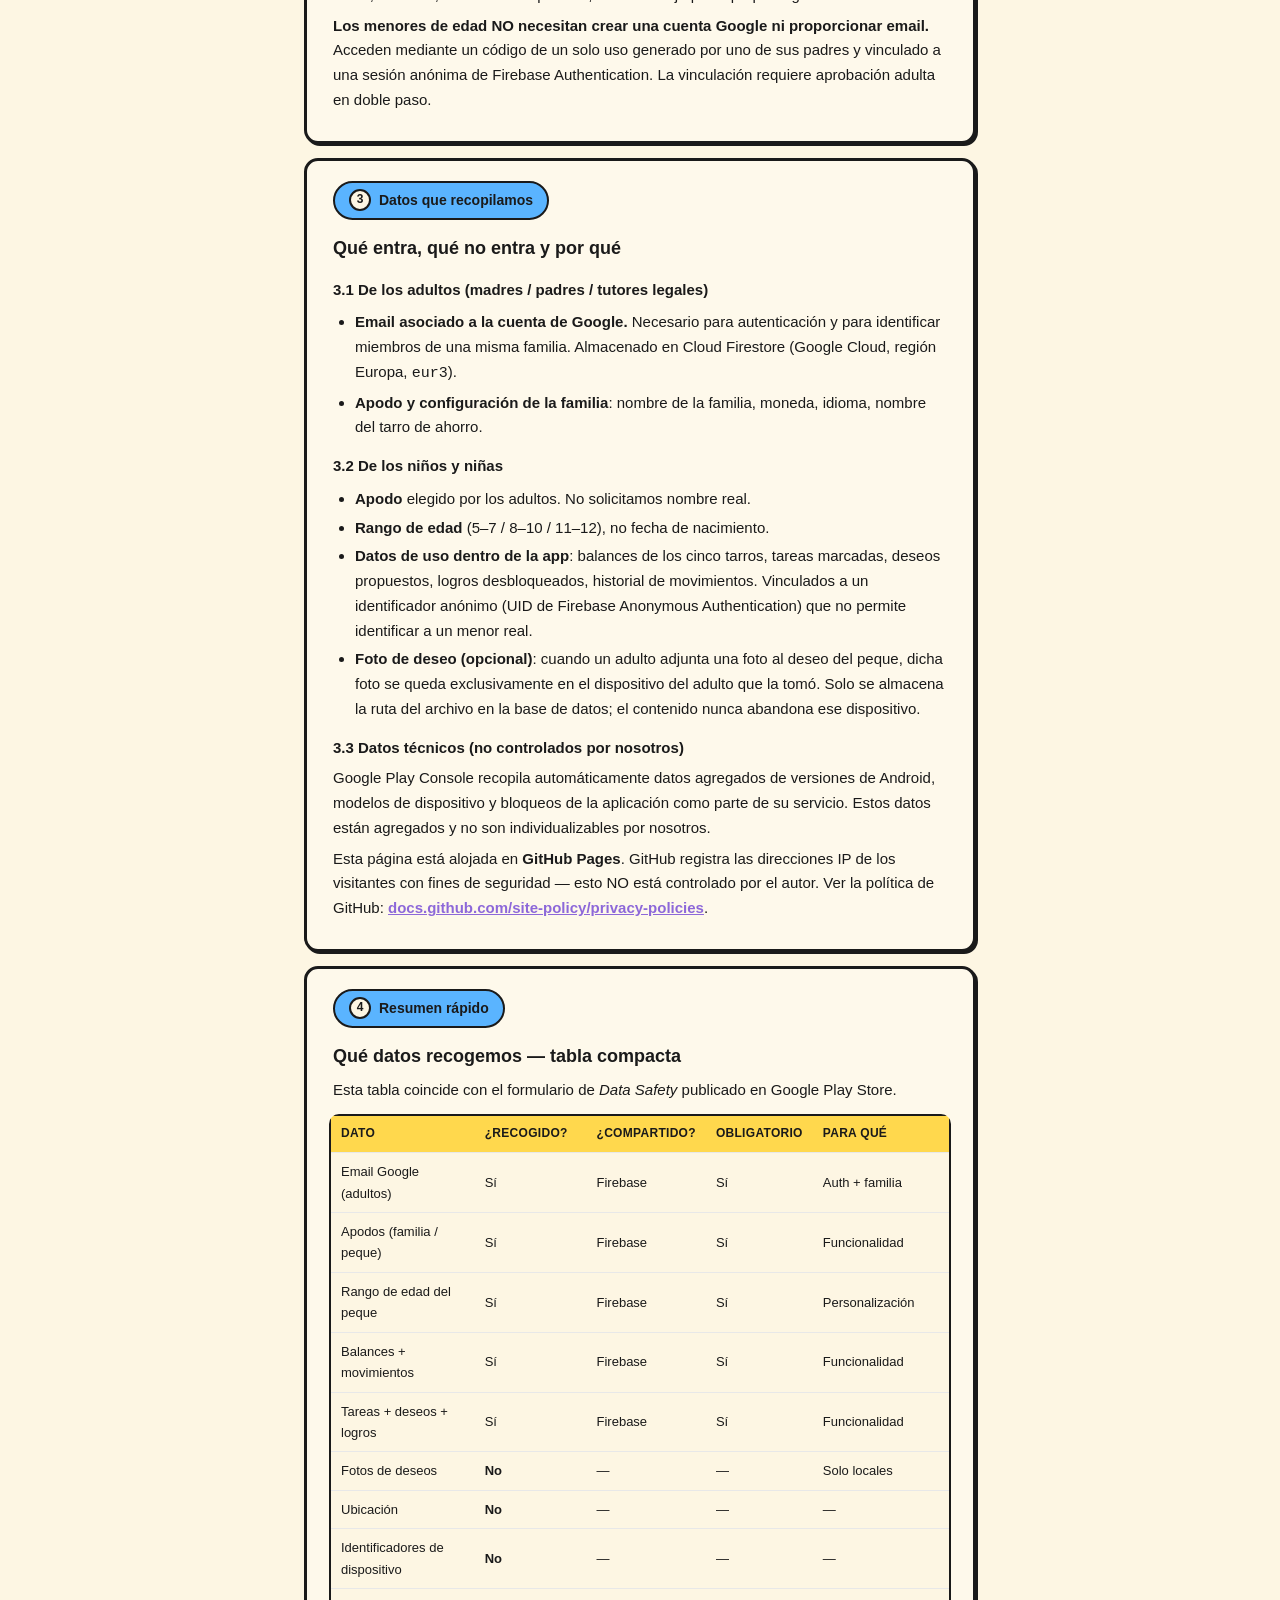
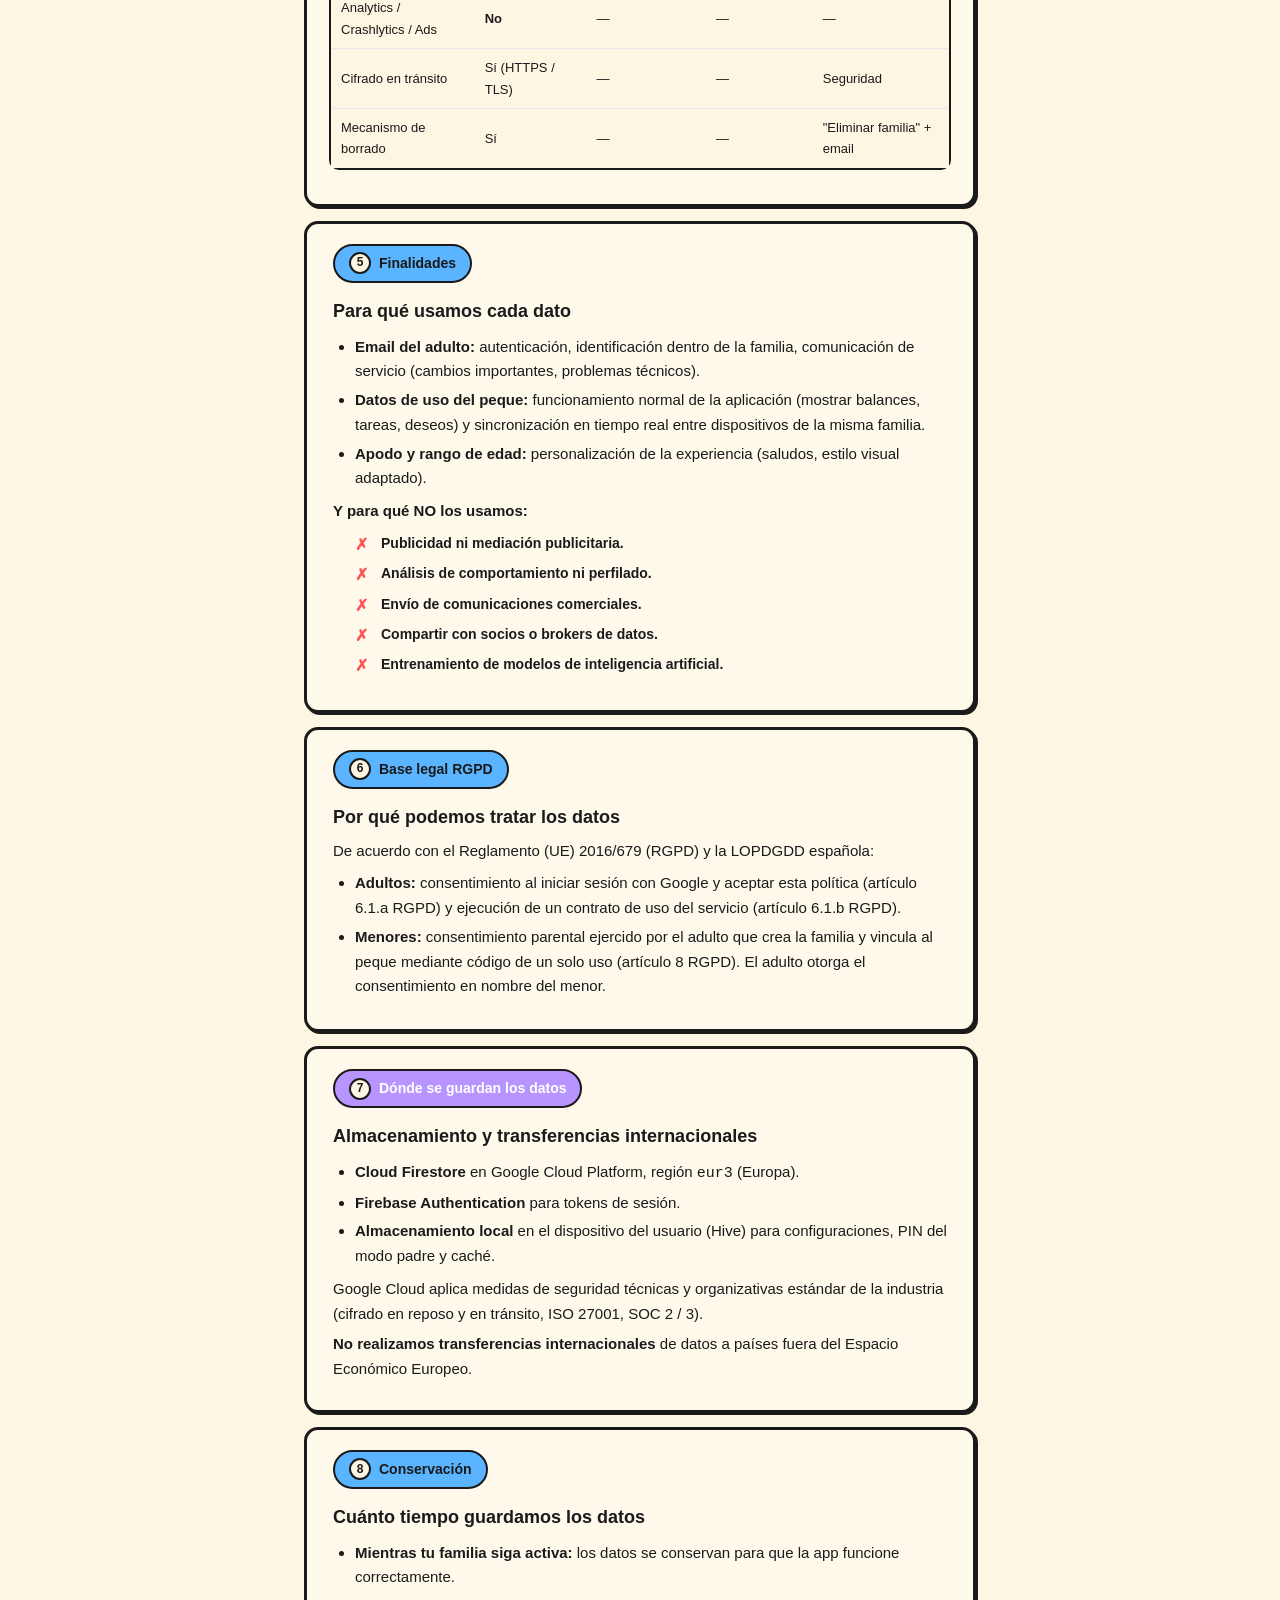
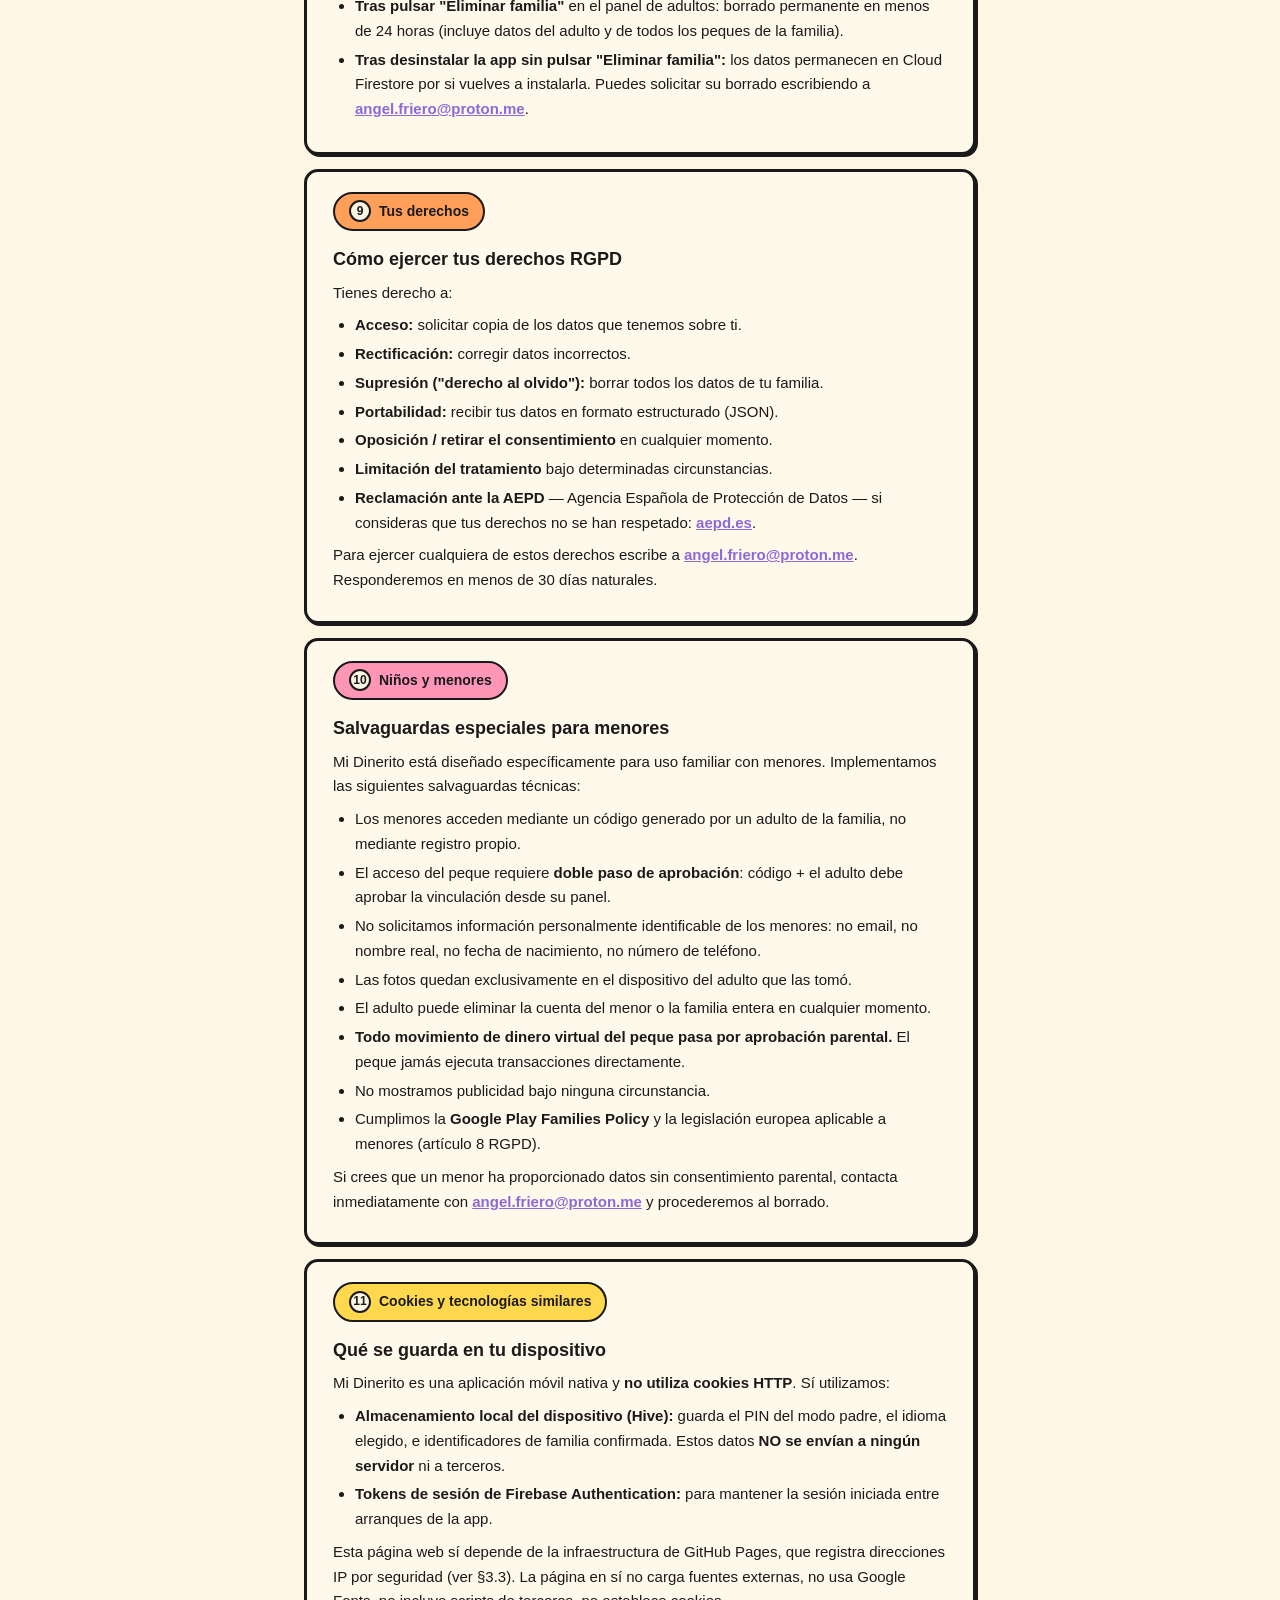
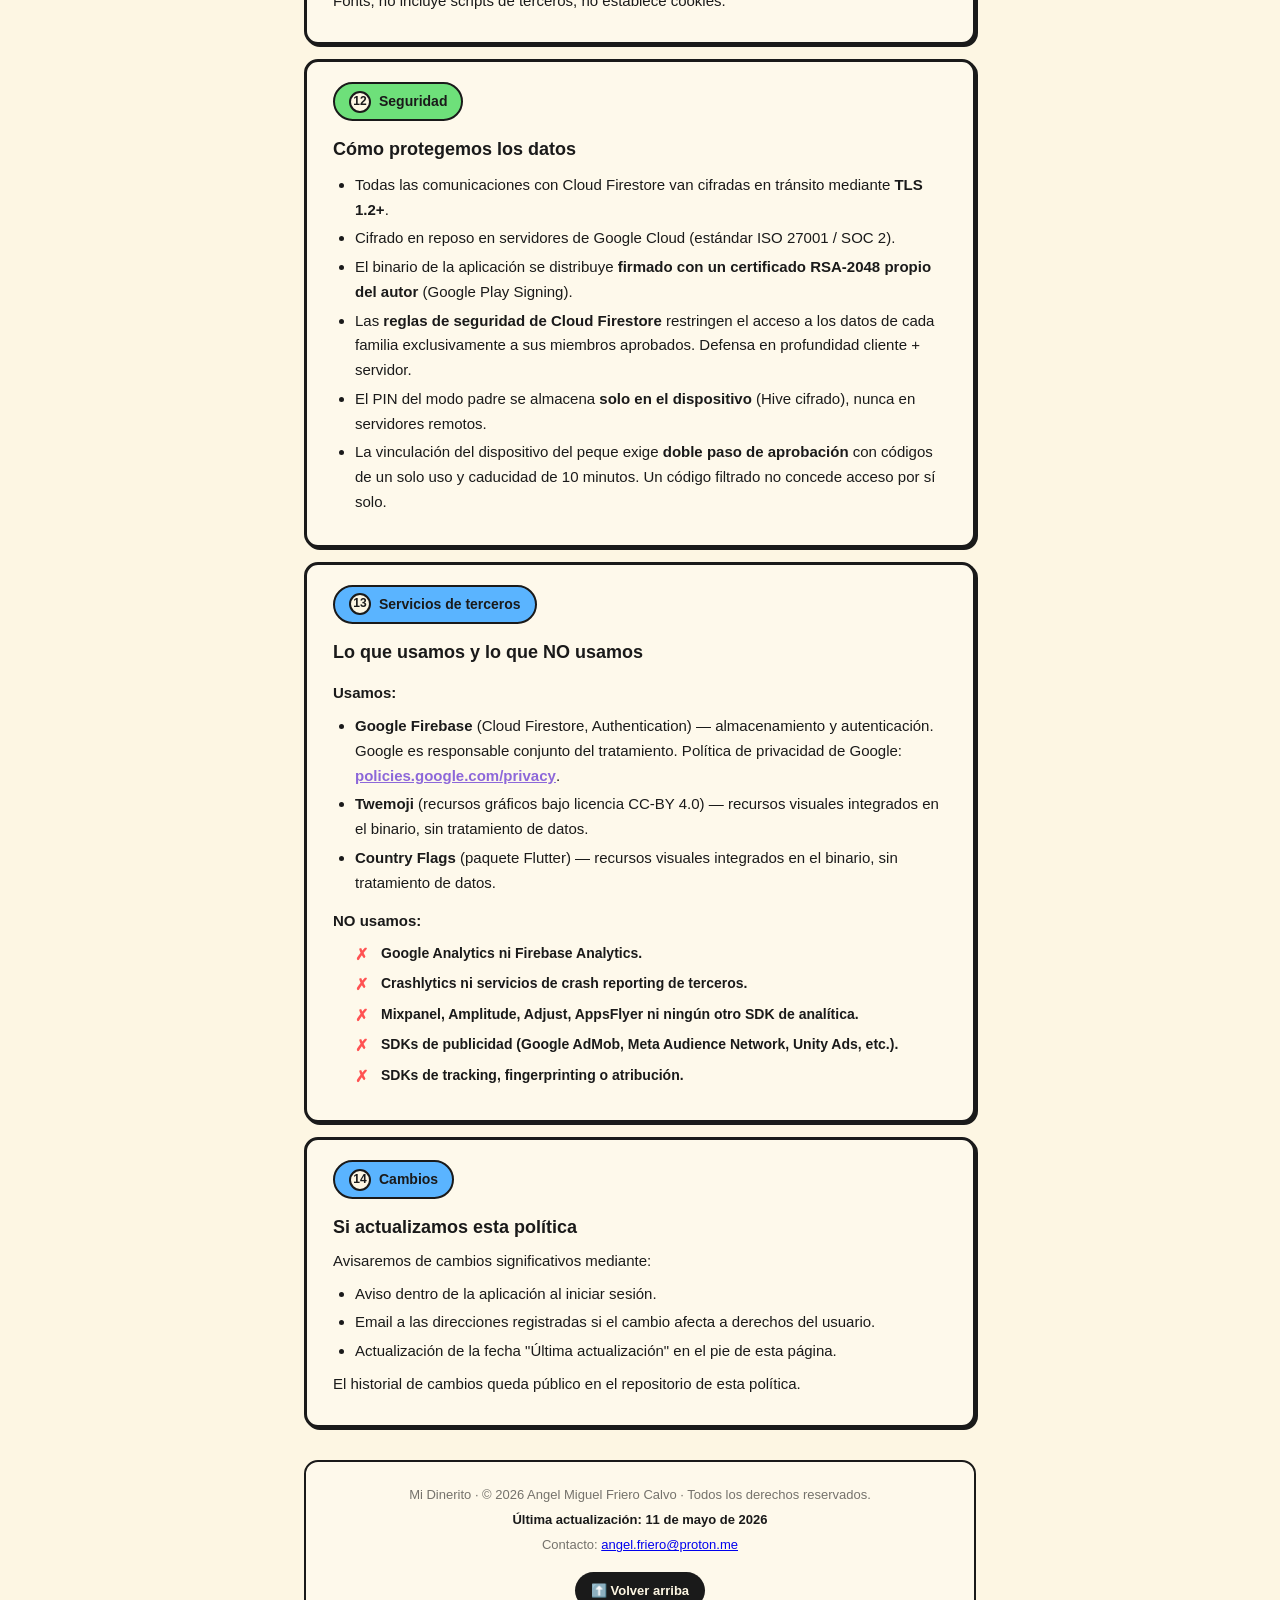
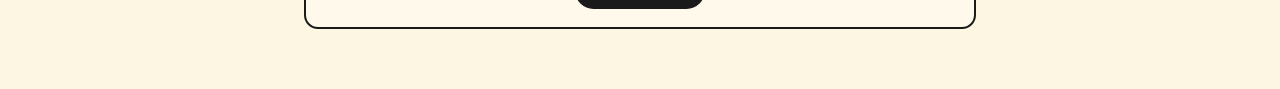
==== commit e80ad734: "Force light theme + redaction pass (filler/anglicisms/preachy tone) CSS: - color-scheme: light en :r" ====
--- a/index.html
+++ b/index.html
@@ -3,9 +3,9 @@
 <head>
   <meta charset="UTF-8">
   <meta name="viewport" content="width=device-width, initial-scale=1, viewport-fit=cover">
-  <meta name="theme-color" content="#fdf6e3" media="(prefers-color-scheme: light)">
-  <meta name="theme-color" content="#1f1d18" media="(prefers-color-scheme: dark)">
-  <meta name="description" content="Política de privacidad de Mi Dinerito — app educativa de finanzas para niños de 5 a 12 años. Cero analytics, cero publicidad, cero tracking. Datos del peque mínimos y protegidos.">
+  <meta name="theme-color" content="#fdf6e3">
+  <meta name="color-scheme" content="light">
+  <meta name="description" content="Política de privacidad de Mi Dinerito — app educativa de finanzas para niños de 5 a 12 años. Cero analítica, cero publicidad, cero tracking. Datos del peque mínimos y protegidos.">
   <meta name="robots" content="index, follow">
   <link rel="canonical" href="https://midinerito.github.io/privacy/">
   <link rel="alternate" hreflang="es" href="https://midinerito.github.io/privacy/">
@@ -41,7 +41,7 @@
       <div class="hero-tldr">
         <h2>Lo importante en 30 segundos</h2>
         <ul>
-          <li>Cero analítica, cero publicidad, cero tracking. Punto.</li>
+          <li>Cero analítica, cero publicidad, cero tracking.</li>
           <li>Tu peque NO necesita cuenta Google ni email. Entra con un código que tú generas.</li>
           <li>Las fotos que pongas a los deseos se quedan en TU dispositivo. Nunca se suben.</li>
           <li>No vendemos, ni cedemos, ni entrenamos modelos con tus datos.</li>
@@ -75,16 +75,16 @@
       </p>
       <p>
         La aplicación es propiedad exclusiva y está operada por <strong>Angel Miguel Friero Calvo</strong>,
-        residente en España. Esta política refleja decisiones técnicas reales del producto, no
-        buenas intenciones genéricas.
+        residente en España. Esta política describe las decisiones técnicas implementadas en el
+        producto.
       </p>
     </section>
 
     <!-- ─────────── 2. Filosofía de privacidad ─────────── -->
     <section class="section">
       <span class="section-header"><span class="num">2</span> Filosofía</span>
-      <h2 class="section-title">La privacidad es parte del producto, no un añadido legal</h2>
-      <p>Estas decisiones están en el código, no solo en este documento:</p>
+      <h2 class="section-title">La privacidad es parte del producto</h2>
+      <p>Estas decisiones están implementadas en el código:</p>
       <ul class="no-list">
         <li>NO usamos servicios de analítica. Sin Firebase Analytics, sin Mixpanel, sin Amplitude, sin Crashlytics, sin Google Analytics.</li>
         <li>NO tenemos publicidad dentro de la aplicación. Cero SDKs de Ads. Cero mediación.</li>
@@ -104,7 +104,8 @@
       <p>
         <strong>Los menores de edad NO necesitan crear una cuenta Google ni proporcionar email.</strong>
         Acceden mediante un código de un solo uso generado por uno de sus padres y vinculado a una
-        sesión anónima de Firebase Authentication. El binding requiere aprobación adulta en doble paso.
+        sesión anónima de Firebase Authentication. La vinculación requiere aprobación adulta en
+        doble paso.
       </p>
     </section>
 
@@ -200,7 +201,7 @@
       </ul>
       <p><strong>Y para qué NO los usamos:</strong></p>
       <ul class="no-list">
-        <li>Publicidad ni mediación de Ads.</li>
+        <li>Publicidad ni mediación publicitaria.</li>
         <li>Análisis de comportamiento ni perfilado.</li>
         <li>Envío de comunicaciones comerciales.</li>
         <li>Compartir con socios o brokers de datos.</li>
@@ -215,7 +216,7 @@
       <p>De acuerdo con el Reglamento (UE) 2016/679 (RGPD) y la LOPDGDD española:</p>
       <ul>
         <li><strong>Adultos:</strong> consentimiento al iniciar sesión con Google y aceptar esta
-            política (artículo 6.1.a RGPD) + ejecución de un contrato de uso del servicio
+            política (artículo 6.1.a RGPD) y ejecución de un contrato de uso del servicio
             (artículo 6.1.b RGPD).</li>
         <li><strong>Menores:</strong> consentimiento parental ejercido por el adulto que crea la
             familia y vincula al peque mediante código de un solo uso (artículo 8 RGPD). El adulto
@@ -294,7 +295,7 @@
         <li>Los menores acceden mediante un código generado por un adulto de la familia, no
             mediante registro propio.</li>
         <li>El acceso del peque requiere <strong>doble paso de aprobación</strong>: código + el
-            adulto debe aprobar el binding desde su panel.</li>
+            adulto debe aprobar la vinculación desde su panel.</li>
         <li>No solicitamos información personalmente identificable de los menores: no email, no
             nombre real, no fecha de nacimiento, no número de teléfono.</li>
         <li>Las fotos quedan exclusivamente en el dispositivo del adulto que las tomó.</li>
@@ -349,8 +350,8 @@
             cliente + servidor.</li>
         <li>El PIN del modo padre se almacena <strong>solo en el dispositivo</strong> (Hive
             cifrado), nunca en servidores remotos.</li>
-        <li>El binding del dispositivo del peque exige <strong>doble paso de aprobación</strong>
-            con códigos de un solo uso y TTL de 10 minutos. Un código filtrado no concede acceso
+        <li>La vinculación del dispositivo del peque exige <strong>doble paso de aprobación</strong>
+            con códigos de un solo uso y caducidad de 10 minutos. Un código filtrado no concede acceso
             por sí solo.</li>
       </ul>
     </section>
@@ -365,10 +366,10 @@
             autenticación. Google es responsable conjunto del tratamiento. Política de privacidad
             de Google:
             <a href="https://policies.google.com/privacy" rel="noopener noreferrer" target="_blank">policies.google.com/privacy</a>.</li>
-        <li><strong>Twemoji</strong> (assets gráficos bajo licencia CC-BY 4.0) — recursos visuales
-            bundleados, sin tratamiento de datos.</li>
-        <li><strong>Country Flags</strong> (paquete Flutter) — recursos visuales bundleados, sin
-            tratamiento de datos.</li>
+        <li><strong>Twemoji</strong> (recursos gráficos bajo licencia CC-BY 4.0) — recursos visuales
+            integrados en el binario, sin tratamiento de datos.</li>
+        <li><strong>Country Flags</strong> (paquete Flutter) — recursos visuales integrados en el
+            binario, sin tratamiento de datos.</li>
       </ul>
       <h3>NO usamos:</h3>
       <ul class="no-list">
--- a/style.css
+++ b/style.css
@@ -7,6 +7,7 @@
  * Variables: paleta semántica (idéntica a `lib/theme/app_theme.dart`).
  * ============================================================ */
 :root {
+  color-scheme: light;
   --cream:       #fdf6e3;
   --cream-soft:  #fef9eb;
   --dark:        #1a1a1a;
@@ -32,17 +33,9 @@
   --radius-pill: 50px;
 }
 
-/* Auto-adapt dark mode (sutil — invertimos cream/dark, mantenemos colores semánticos). */
-@media (prefers-color-scheme: dark) {
-  :root {
-    --cream:      #1f1d18;
-    --cream-soft: #28251f;
-    --dark:       #fdf6e3;
-    --grey-200:   #3a3a3a;
-    --grey-600:   #c8c8c8;
-    --black-54:   rgba(255, 255, 255, 0.6);
-  }
-}
+/* Forzamos tema claro siempre (vía `color-scheme: light` en :root) — el
+ * design system está pensado para cream/dark; invertirlo en dark mode rompía
+ * contraste y legibilidad de las NeoCards. */
 
 /* ============================================================
  * Reset minimal + base.
@@ -52,7 +45,7 @@
 html {
   -webkit-text-size-adjust: 100%;
   scroll-behavior: smooth;
-  scroll-padding-top: 80px; /* compensa header sticky al saltar a anchors */
+  scroll-padding-top: 100px; /* compensa header sticky al saltar a anchors */
 }
 
 body {
@@ -93,7 +86,7 @@
   z-index: 10;
   background: var(--cream);
   border-bottom: var(--border);
-  padding: 12px 16px;
+  padding: 14px 16px;
 }
 
 .header-inner {
@@ -108,19 +101,24 @@
 .brand {
   display: flex;
   align-items: center;
-  gap: 8px;
-  font-weight: 800;
-  font-size: 16px;
-}
+  gap: 14px;
+  font-weight: 800;
+  font-size: 18px;
+  color: var(--dark);
+  text-decoration: none;
+  white-space: nowrap;
+}
+.brand:visited { color: var(--dark); }
 
 .brand-emoji {
-  width: 30px;
-  height: 30px;
+  width: 60px;
+  height: 60px;
   display: block;
   flex-shrink: 0;
   background: #FFD93D;
-  border: var(--border);
-  border-radius: 6px;
+  border: var(--border-thick);
+  border-radius: 13px;
+  box-shadow: var(--shadow);
 }
 
 /* Pills de selector de idioma — patrón del design system §4.2. */
@@ -346,9 +344,6 @@
   font-weight: 700;
   word-break: break-word;
 }
-@media (prefers-color-scheme: dark) {
-  .section a { color: var(--yellow); }
-}
 
 /* Lista de "NO usamos para" con cross marks rojas. */
 .no-list {
